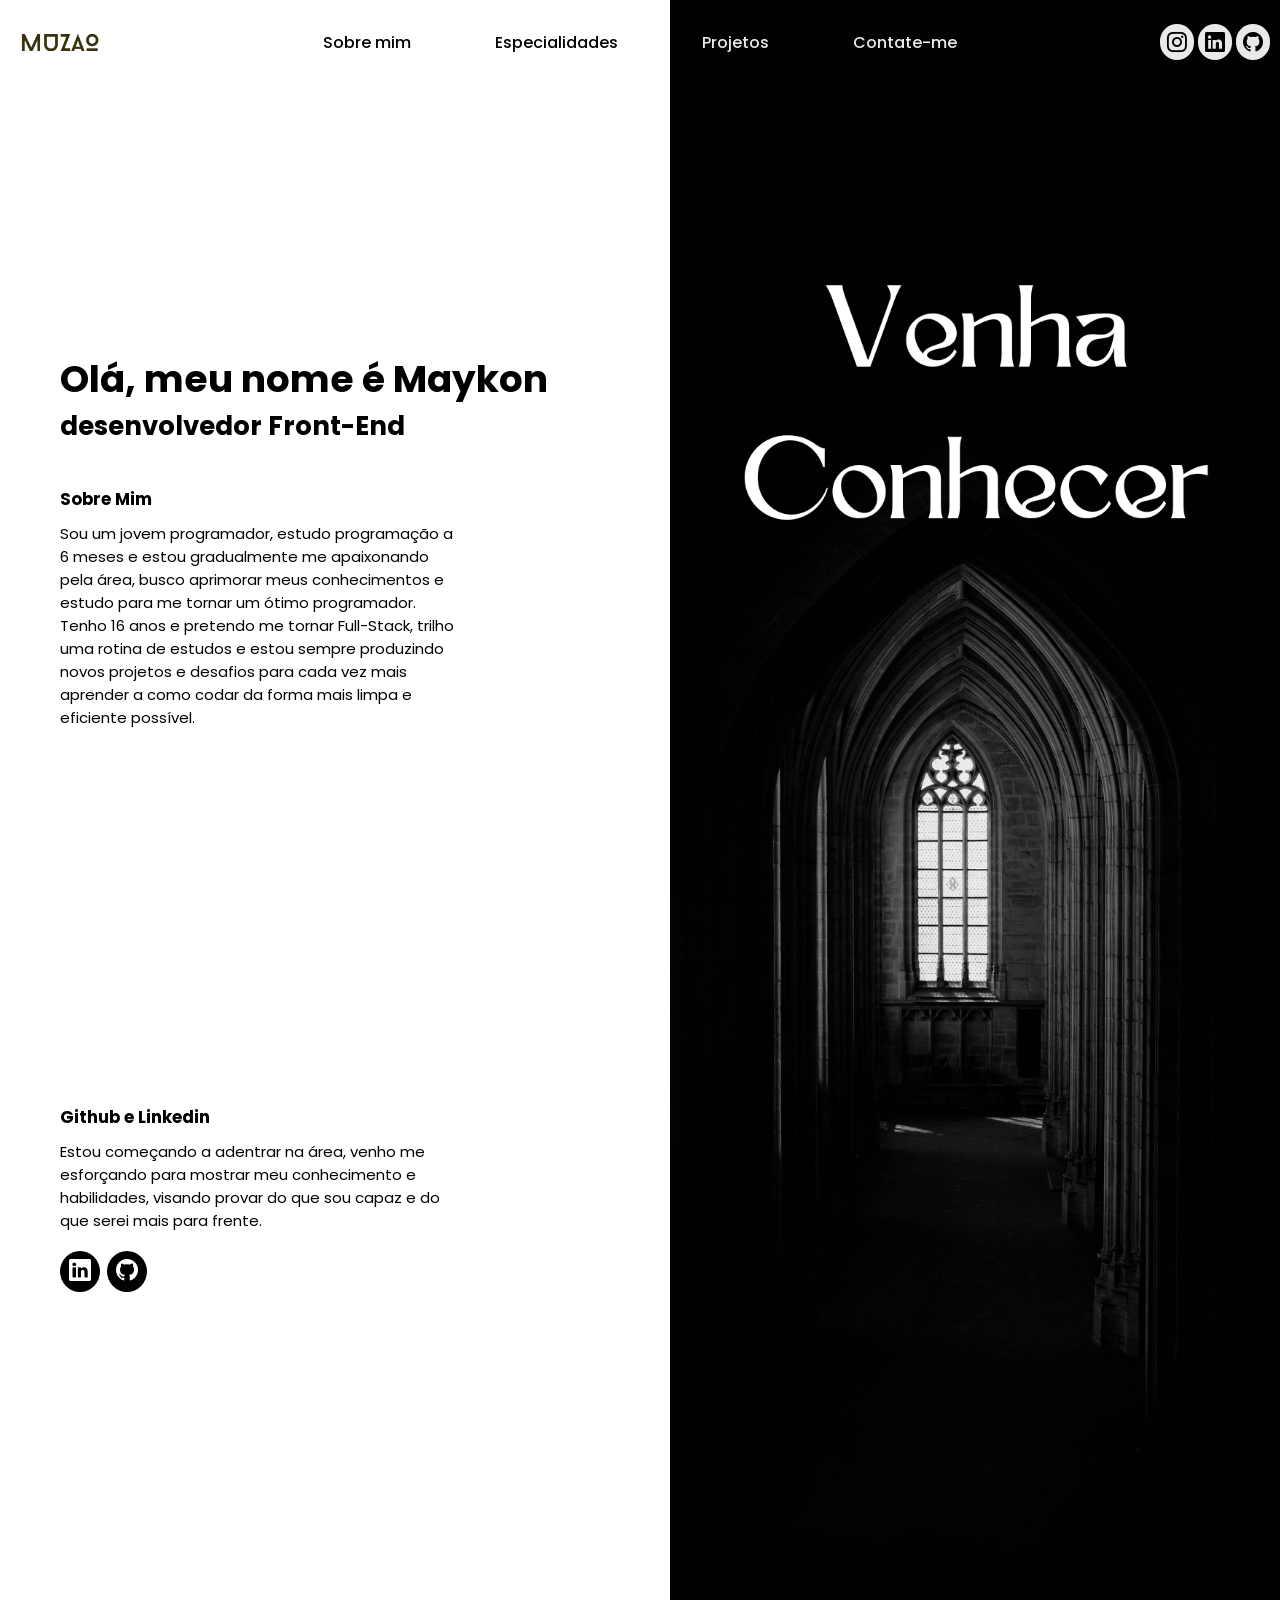
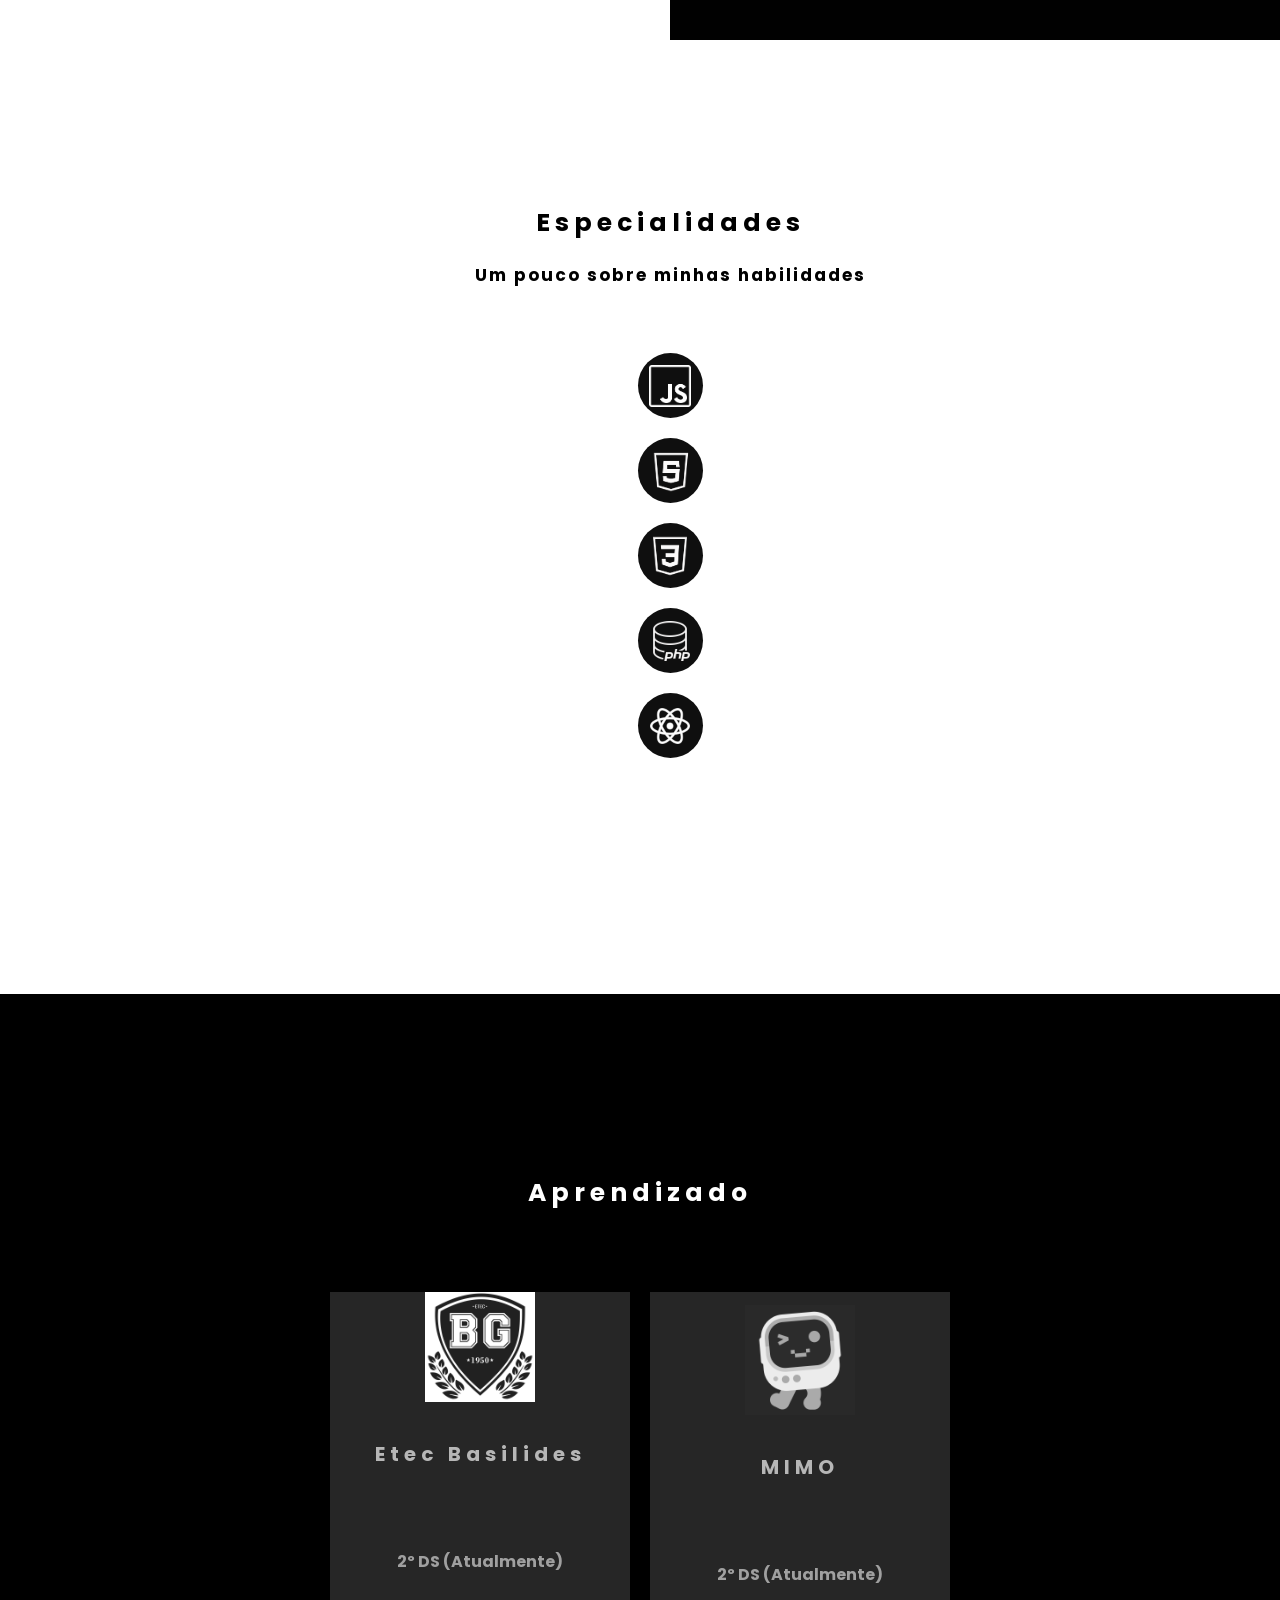
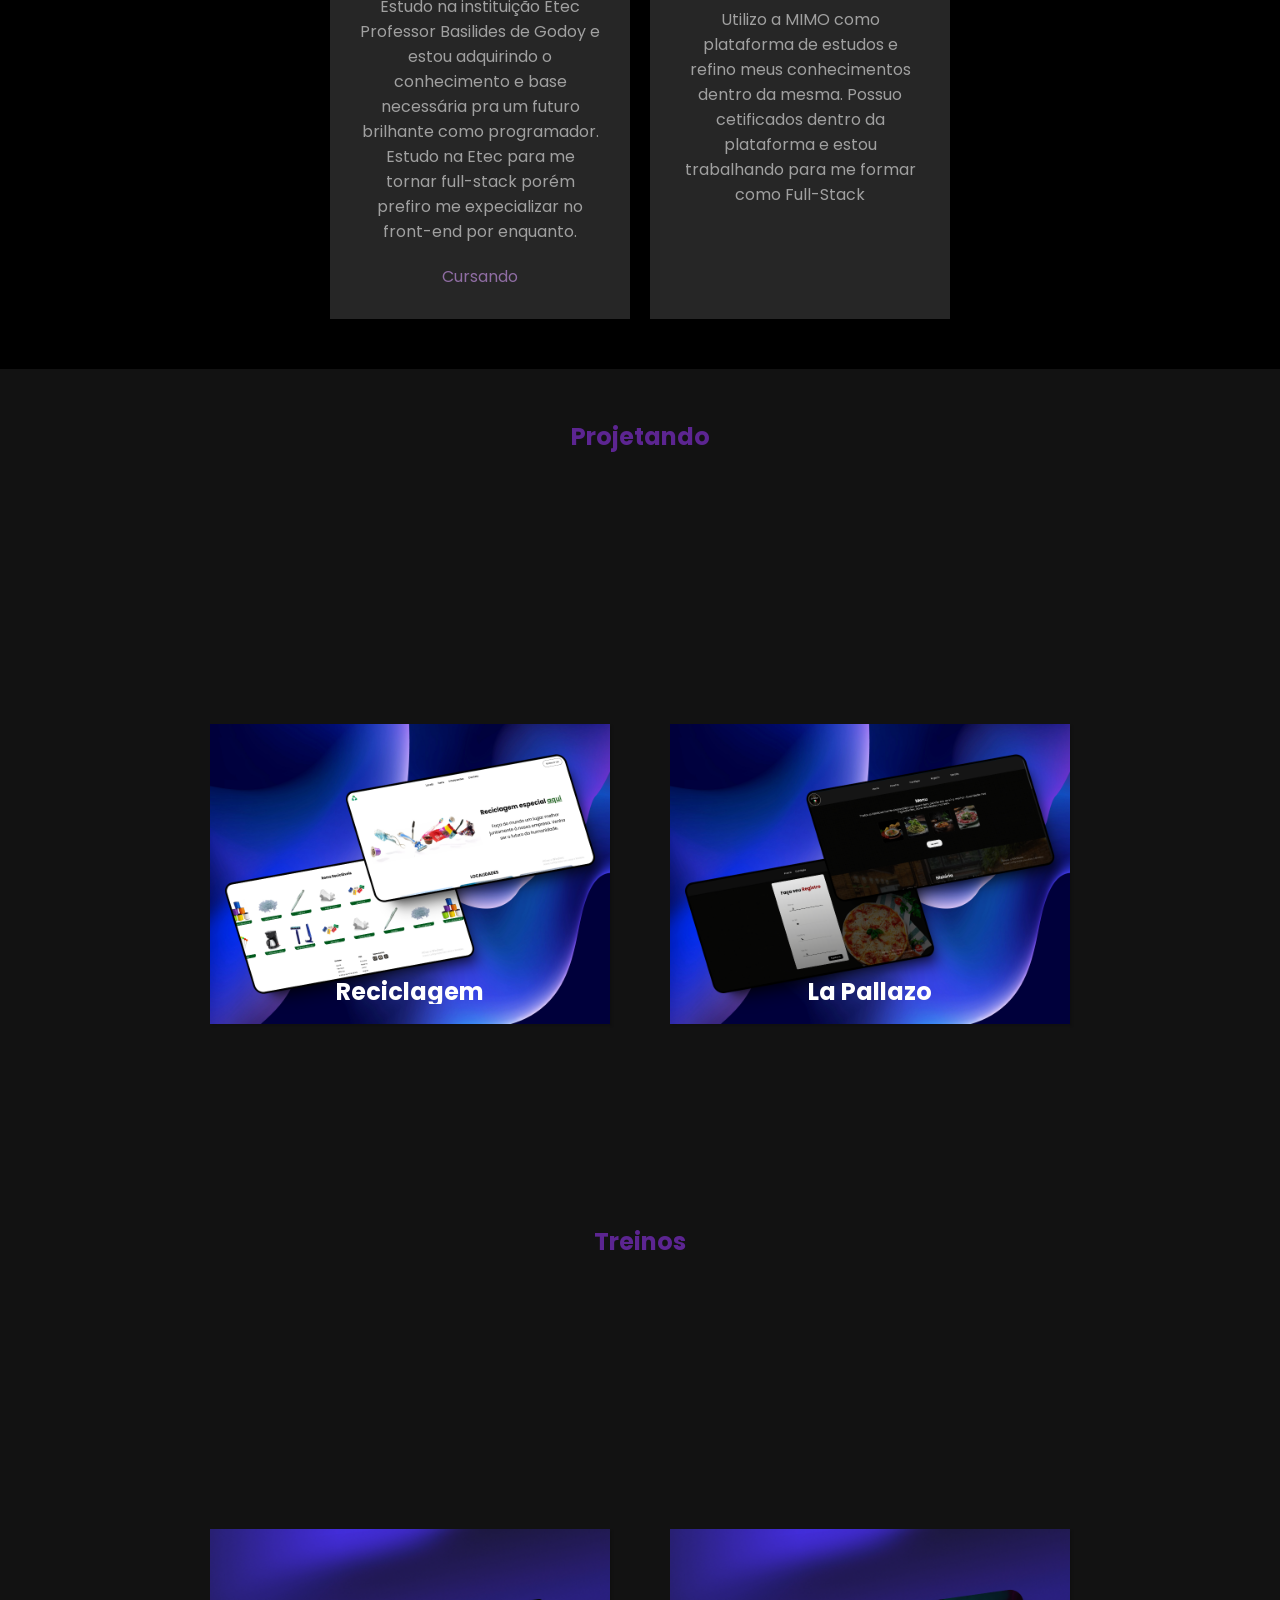
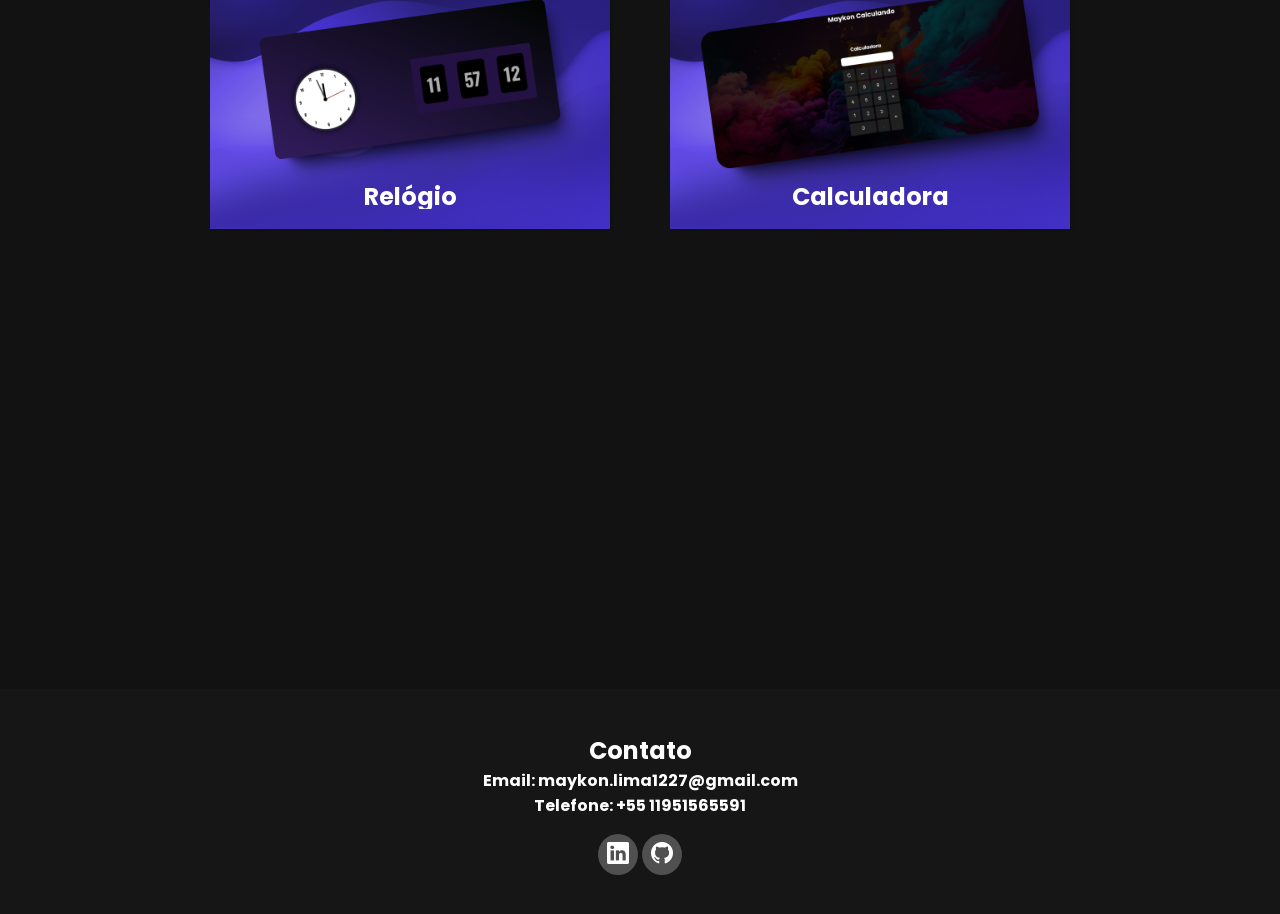
==== index.html @ 4549fdc2 "Subir o meu portifólio" ====
<!DOCTYPE html>
<html lang="pt-br">
<head>
    <meta charset="UTF-8">
    <meta name="viewport" content="width=device-width, initial-scale=1.0">
    <link rel="stylesheet" href="./css/style.css">
    <link rel="stylesheet" href="https://cdn.jsdelivr.net/npm/bootstrap-icons@1.11.3/font/bootstrap-icons.min.css">
    <link rel="stylesheet" href="./css/especialidades.css">
    <title>Portifólio</title>
</head>
<body>
    <header id="header">
        <div class="container">

            <div class="flex">

                <img id="imgnavbar" src="./assents/logonavbar-Escuro.png" alt="">

                <nav>
                    <ul>
                        <span id="nomediferentenav">
                            <li><a href="#sobremim">Sobre mim</a></li>
                            <li><a href="#especialidades">Especialidades</a></li>
                        </span>
                            <li><a href="#projetos">Projetos</a></li>
                            <li><a href="#contato">Contate-me</a></li>

                    </ul>
                </nav>

                <div class="redessociaisnavbar">
                    <a class="social_ancora social_ancora1" href="https://www.instagram.com/maykon_myg" target="_blank"><i class="bi bi-instagram"></i></a>
                    <a class="social_ancora social_ancora2" href="https://www.linkedin.com/in/maykon-lima-393a34256/" target="_blank"><i class="bi bi-linkedin"></i></a>
                    <a class="social_ancora social_ancora3" href="https://github.com/maykon1227mu" target="_blank"><i class="bi bi-github"></i></i></a>

                    <aside id="menuHamburguer" class="menu_hamburguer invisivel">
                        <ul class="lista_hamburguer">
                            <li class="lista_menu"><a class="link_hamburguer" href="#">Home</a></li>
                            <li class="lista_menu"><a class="link_hamburguer" href="#sobremim">Sobre Mim</a></li>
                            <li class="lista_menu"><a class="link_hamburguer" href="#especialidades">Especialidades</a></li>
                            <li class="lista_menu"><a class="link_hamburguer" href="#projetos">Projetos</a></li>
                            <li class="lista_menu"><a class="link_hamburguer" href="#contato">Contato</a></li>
                        </ul>
                    </aside>
                </div>
                <button onclick="menuVis()" id="botaaao" class="botao_hamburguer">
                    <span class="linha"></span>
                    <span class="linha"></span>
                    <span class="linha"></span>
                </button>
            </div>

        </div>
    </header>
    <section id="sobremim" class="sec1">
        <div class="textossec1">
            <div>
                    <h1>Olá, meu nome é Maykon</h1>
                    <h2>desenvolvedor Front-End</h2>
                    <h6>Sobre Mim</h6>
                    <p>Sou um jovem programador, estudo programação a 6 meses e estou gradualmente me apaixonando pela área, busco aprimorar meus conhecimentos e estudo para me tornar um ótimo programador. Tenho 16 anos e pretendo me tornar Full-Stack, trilho uma rotina de estudos e estou sempre produzindo novos projetos e desafios para cada vez mais aprender a como codar da forma mais limpa e eficiente possível.  </p>
            </div>
            <div class="div2sec1">
                    <h6 >Github e Linkedin</h6>
                    <p>Estou começando a adentrar na área, venho me esforçando para mostrar meu conhecimento e habilidades, visando provar do que sou capaz e do que serei mais para frente.  </p>
                <div class="linksprojetos1"> 
                    <a href="https://www.linkedin.com/in/maykon-lima-393a34256/" target="_blank" class="linkssec1"><i class="bi bi-linkedin"></i></a>
                    <a class="linkssec1" href="https://github.com/maykon1227mu" target="_blank"><i class="bi bi-github"></i></a>
                </div>

            </div>
        </div>
        <div class="imgsec1"></div>
    </section>
    <section id="especialidades" class="sec2">
        <div class="especialidades">
            <h1>Especialidades</h1>
            <h2>Um pouco sobre minhas habilidades</h2><br>
                <div class="box_js" id="js_boxid">
                    <img id="imgJS" src="./assents/icons/JS.png" alt="js">
                    <p>
                        JavaScript é uma linguagem de programação usada para criar interatividade e funcionalidades dinâmicas em sites. Inicialmente desenvolvida para o lado do cliente, agora também é usada no lado do servidor com Node.js.</p>
                </div> 
                 <!-- <a target="_blank" href="https://pt.wikipedia.org/wiki/JavaScript">Saiba Mais</a> -->
                <div class="box_html" id="html_boxid">
                    <img id="imghtml" src="./assents/icons/HTML.png" alt="html">
                    <p>HTML é a linguagem de marcação usada para estruturar o conteúdo da web. Define a organização de elementos como títulos, parágrafos, links e imagens, formando a base de qualquer página web.</p>
                </div> 
                <div class="box_css" id="css_boxid">
                    <img id="imgcss" src="./assents/icons/CSS.png" alt="css">
                    <p>CSS é a linguagem de estilo usada para descrever a aparência das páginas web. Permite definir cores, fontes, layouts e outras características visuais, separando a apresentação do conteúdo.</p>
                </div> 
                <div class="box_php" id="php_boxid">
                    <img id="imgphp" src="./assents/icons/php.png" alt="php">
                    <p>PHP é uma linguagem de script do lado do servidor, usada para gerar conteúdo dinâmico em páginas web. Facilita a interação com bancos de dados e a gestão de sessões de usuário, sendo amplamente utilizada no desenvolvimento web.</p>
                </div> 
                <div class="box_react" id="react_boxid">
                    <img id="imgreact" src="./assents/icons/react.png" alt="react">
                    <p>React é uma biblioteca JavaScript desenvolvida pelo Facebook para criar interfaces de usuário dinâmicas e interativas. Utiliza componentes reutilizáveis e um "virtual DOM" para melhorar a eficiência e desempenho das atualizações na interface.</p>
                </div> 

        </div>
        <div class="cursos">
            <h1>Aprendizado</h1>
            <div class="box_todoscursos">
            <div class="box_etec">
                <div class="imagembg">
                    <img src="./assents/icons/bg-logo.png" alt="foto etec">
                </div>
                <div class="textobg">
                    <h1>Etec Basilides</h1>
                    <h4>2º DS (Atualmente)</h4>
                    <p>Estudo na instituição Etec Professor Basilides de Godoy e estou adquirindo o conhecimento e base necessária pra um futuro brilhante como programador. Estudo na Etec para me tornar full-stack porém prefiro me expecializar no front-end por enquanto. </p>
                    <p style="color: rgb(143, 109, 163);">Cursando</p>
                </div>
            </div>
            <div class="box_etec">
                <div class="imagembg">
                    <img src="./assents/icons/mimologo.png" alt="foto etec">
                </div>
                <div class="textobg">
                    <h1>MIMO</h1>
                    <h4>2º DS (Atualmente)</h4>
                    <p>Utilizo a MIMO como plataforma de estudos e refino meus conhecimentos dentro da mesma. Possuo cetificados dentro da plataforma e estou trabalhando para me formar como Full-Stack</p>
                    <br>
                    <br>
                </div>
            </div>
        </div>
    </div>
    </section>

    <section id="projetos" class="sec3">
        <h1 style="color: rgb(92, 37, 145);"> Projetando</h1>
        <div class="card_box">
            <div class="card">
                <div class="img-box">
                    <img src="./assents/projeto2.png">
                </div>
                <div class="content">
                    <h2>Reciclagem</h2>
                    <p>
                        Site de reciclagem sendo projetado por mim como forma de aprimorar minhas habilidades de animação com CSS. o site ainda está em andamento e preciso refinar partes importantes dentro do mesmo.
                    </p>

                    <div class="linksprojetos"> 
                        <a target="_blank" href="./Projetos/Reciclagem/index.html" class="roxo"><i class="bi bi-browser-chrome"></i></a>
                        <a class="roxo" href="https://github.com/maykon1227mu/Reciclagem/tree/main/Reciclagem" target="_blank"><i class="bi bi-github"></i></a>
                    </div>
                    <p style="color: rgb(92, 37, 145);">AINDA ESTOU PROJETANDO</p>
                </div>
            </div>
            <div class="card">
                <div class="img-box">
                    <img src="./assents/projeto1.png">
                </div>
                <div class="content">
                    <h2>La Pallazo</h2>
                    <p>
                        Site desenvolvido na Etec, juntamente a um colega, visando ganhar conhecimento na área do Front-End. Site simples e minimalista, com a finalizade de agradar o cliente(la pallazo). Site completo, contendo página de registro e menu.
                    </p>

                    <div class="linksprojetos"> 
                        <a href="https://nathanbsy.github.io/" target="_blank" class="roxo"><i class="bi bi-browser-chrome"></i></a>
                        <a class="roxo" href="https://github.com/Nathanbsy/Nathanbsy.github.io" target="_blank"><i class="bi bi-github"></i></a>
                    </div>
                    <p style="color: rgb(92, 37, 145);">Finalizado</p>
                </div>
            </div>
        </div>
        <h1 style="color: rgb(92, 37, 145); margin-top: 200px;">Treinos</h1>
        <div class="card_box">
            <div class="card">
                <div class="img-box">
                    <img src="./assents/mini1.png">
                </div>
                <div class="content">
                    <h2>Relógio</h2>
                    <p>
                        Feito como forma de treinar minhas habilidades com JS. Fiz um relógio Digital e de ponteiro, mudando de horário em tempo real
                    </p>

                    <div class="linksprojetos"> 
                        <a href="./Projetos/relógio/index.html" target="_blank" class="roxo"><i class="bi bi-browser-chrome"></i></a>
                        <a class="roxo" target="_blank" href="https://github.com/maykon1227mu/desempenho/tree/main/rel%C3%B3gio" ><i class="bi bi-github"></i></a>
                    </div>
                </div>
            </div>
            <div id="ultimominiprojeto" class="card">
                <div class="img-box">
                    <img src="./assents/mini2.png">
                </div>
                <div class="content">
                    <h2>Calculadora</h2>
                    <p>
                        Calculadora desenvolvida utilizando JavaScript para treinar
                    </p>

                    <div class="linksprojetos"> 
                        <a href="./Projetos/Calculadora/index.html" target="_blank" class="roxo"><i class="bi bi-browser-chrome"></i></a>
                        <a class="roxo" href="https://github.com/maykon1227mu/desempenho/tree/main/Calculadora" target="_blank"><i class="bi bi-github"></i></a>
                    </div>
                </div>
            </div>
        </div>
    </section>
    <section id="contato" class="sec4">
        <h1>Contato</h1>
        <h4>Email: maykon.lima1227@gmail.com</h4>
        <h4>Telefone: +55 11951565591</h4>

        <div class="linksprojetos1"> 
            <a href="https://www.linkedin.com/in/maykon-lima-393a34256/" target="_blank" id="linkfooter1"  class="linkssec1"><i class="bi bi-linkedin"></i></a>
            <a class="linkssec1" id="linkfooter2" href="https://github.com/maykon1227mu" target="_blank"><i class="bi bi-github"></i></a>
        </div>
    </section>
    
    <script src="./js/navbar.js"></script>
    <script src="./js/index.js"></script>
    <script src="./js/script.js"></script>
    <script src="./js/splitting.js"> </script>
    <script> Splitting(); </script>
</body>
</html>
---- css/style.css ----
@import url("https://fonts.googleapis.com/css2?family=Poppins:ital,wght@0,100;0,200;0,300;0,400;0,500;0,600;0,700;0,800;0,900;1,100;1,200;1,300;1,400;1,500;1,600;1,700;1,800;1,900&display=swap");

* {
    padding: 0;
    border: 0;
    margin: 0;
}
:root {

    --cor-principal: #e9e9e9;
    --cor-secundaria: #534220;
    --cor-tercearia: #d1b180;
    --cor-quatro: #000000;
    --cor-cinco: #3d2b18;

    --fonte-principal: "Poppins";

    --blur: rgba(255,255,255,0.15)
}

body {
    scroll-behavior: smooth;
    width: 100%;
}



body::-webkit-scrollbar {
    width: 12px;               
}
  
body::-webkit-scrollbar-track {
    background-color: rgb(12, 12, 12);    
}
  
body::-webkit-scrollbar-thumb {
    background-color: white;
    border-radius: 20px;   
    border: 3px solid black;
}

*, html {
    scroll-behavior: smooth !important;
}

.inicioletras {
    color: #6d6d6d;
}
.amarelo {
    color: yellow;
    -webkit-text-stroke: #1f1f1f 1px;
}
.azul {
    color: rgb(73, 120, 207);
    -webkit-text-stroke: #1f1f1f 1px;
}
.laranja {
    color: rgb(233, 105, 0);
    -webkit-text-stroke: #1f1f1f 1px;
}

.rolagemnavbar {
    background-color: rgb(0, 0, 0);
    transition: .2s ease-in-out;
    padding: 20px 0px;
}
.rolagemnavbar .linha {
    background-color: white;
}
.rolagemnavbar .botao_hamburguer {
    background-color: #000000;
}
.rolagemnavbar a {
    color: #ffffff;
}
.rolagemnavbar a:hover {
    color: #6d6d6d;
}
.rolagemnavbar #nomediferentenav a {
    color: #ffffff;
}

.rolagemnavbar #nomediferentenav a:hover {
    color: #6d6d6d;
    
}

.rolagemnavbar .redessociaisnavbar {
    margin-right: 30px;

}
.rolagemnavbar .social_ancora {
    background-color: #242424;
}
.rolagemnavbar .redessociaisnavbar a {
    color: var(--cor-principal);
}

.flex {
    display: flex;
    align-items: center;
    justify-content: space-between;
}

.flex img {
    width: 120px;
}

header {
    width: 100%;
    padding: 30px 0;
    z-index: 100;
    top: 0;
    left: 0;
    position: fixed;
}
#nomediferentenav a {
    color: #000000;
}

header ul {
    list-style: none;
}
header ul li {
    display: inline-block;
    margin: 0 40px;
    font-size: 16px;
    font-weight: 500;
    font-family: var(--fonte-principal);
}

header ul li a {
    color: var(--cor-principal);
    text-decoration: none;
}

.sec1 {
    display: flex;
    flex-direction: row;
    align-items: center;

}
.div2sec1 {
    margin-top: 15em;
}
.textossec1 {
    display: flex;
    flex-direction: column;
    justify-content: center;
    font-family: var(--fonte-principal);
    font-size: 25px;
    align-items: left;
    height: 120vh;
    width: 50%;
    margin-left: 60px;
    
}

.textossec1 h2 {
    font-size: 26px;
    margin-bottom: 40px;

}
.textossec1 p {
    margin-top: 10px;
    font-size: 15px;
    text-align: left;
    width: 400px;
}
.imgsec1 {
    background-image: url(../assents/imgsec1.png);
    background-position: center;
    background-repeat: no-repeat;
    background-size: cover;
    height: 160vh;
    width: 50%;
    background-color: #000000;
    padding-top: 200px;
}

.social_ancora {
    background-color: var(--cor-principal);
    padding: 7px;
    font-size: 20px;
    color: var(--cor-quatro);
    border-radius: 20px;
    transition: .2s ease-in-out;
}
.linkssec1 {
    background-color: rgb(0, 0, 0);
    padding: 5px 9px;
    font-size: 22px;
    color: #fff;
    text-decoration: none;
    border-radius: 100%;
    transition: .2s;
    
}
#linkfooter1, #linkfooter2 {
    background-color: rgb(80, 80, 80);
}
#linkfooter1:hover, #linkfooter2:hover {
    background-color: #1f1f1f;
}
.linksprojetos1 {
    margin-top: 20px;
}
.linkssec1:hover {
    background-color: rgb(44, 44, 44);
}
.social_ancora:hover {
    background-color: #acacac;
}
.redessociaisnavbar {
    margin-right: 10px;
}
.sec2 {
    display: inline-flex;
    flex-direction: row;
    width: 100%;
    background-color: #ffffff;
    height: 130vh;
}
.especialidades {
    display: flex;
    font-family: var(--fonte-principal);
    flex-direction: column;
    align-items: left;
    margin-left: 60px;
    width: 50vw;
    padding-top: 16vh;
    background-color: #ffffff;
    height: 90vh;
    gap: 20px;
}
.especialidades h1 {
    color: rgb(0, 0, 0);
    font-size: 25px;
    letter-spacing: 5px;
    margin-top: 20px;
}
.especialidades h2 {
    color: rgb(0, 0, 0);
    font-size: 17px;
    letter-spacing: 2px;
}
.especialidades img {
    width: 50px;
    height: 50px;
}
.linha_sec2 {
    background-color: #111111;
}
/* CURSOS SEC2 */
.box_todoscursos {
    display: flex;
    gap: 20px;

}
.cursos {
    display: flex;
    font-family: var(--fonte-principal);
    flex-direction: column;
    align-items: center;
    width: 50vw;
    background-color: #111111;
    gap: 20px;
    padding-top: 20vh;
    background: black;
    background-position: center;
    background-repeat: no-repeat;
    background-size: cover;
}
.cursos h1 {
    color: white;
    font-size: 25px;
    letter-spacing: 5px;
    margin-bottom: 60px;

}
.cursos h2 {
    color: white;
    font-size: 17px;
    letter-spacing: 2px;
}
.cursos img {
    width: 110px;
    height: 110px;
    filter: grayscale(1);
}
.box_etec {
    background-color: var(--blur);
    display: flex;
    flex-direction: column;
    justify-content: center;
    align-items: center;
    text-align: center;
    width: 300px;
    backdrop-filter: blur(5px);
    


}
.box_etec h1 {
    font-size: 20px;
    color: rgb(182, 182, 182);
}
.textobg {
    display: flex;
    flex-direction: column;
    gap: 20px;
    color: rgb(160, 160, 160);
    margin: 30px;
}
/* PROJETOS SEC3 */
.sec3 {

    display: flex;
    flex-direction: column;
    align-items: center;

    background-color: #121212;
    color: white;
    font-family: 'Poppins';
    height: 120em;




}
.card_box {
    display: inline-flex;
    justify-content: center;
    flex-direction: row;
    gap: 60px;
    flex-wrap: wrap;
}
.sec3 h1 {
    margin-top: 50px;
}
 .card {
    margin-top: 30vh;
    color: rgb(255, 255, 255);
    width: 400px;
    height: 300px;
    justify-content: center;
    position: relative;
    background-color: #222222;
    box-shadow: 2px 2px 2px rgba(0, 0, 0, 0.15);
    transition: 0.5s;
    display: flex;
}

.card:hover {
    height: 500px;
}

.card .img-box {
    position: absolute;
    width: 400px;
    height: auto;
    top: 0px;
    transition: 0.5s;
}

.card:hover .img-box {
    top: -100px;
    scale: 0.75;
}

.card .img-box img {
    width: 100%;
    height: 100%;
    object-fit: cover;
}

.card .content {
    display: flex;
    flex-direction: column;
    gap: 18px;
    position: absolute;
    top: 250px;
    width: 100%;
    padding: 0px 30px;
    text-align: center;
    height: 30px;
    overflow: hidden;
    transition: 0.5s;
}
.content p {
    padding: 20px;
}

.card:hover .content {
    top: 130px;
    height: 400px;
}

.card .linksprojetos .logossite {
   background: black;
   padding: 5px 9px;
   font-size: 22px;
   color: #fff;
   text-decoration: none;
   border-radius: 100%;
   transition: .2s;
}
.card .linksprojetos .logossite:hover {
    background-color: #3f3f3f;
}

.roxo {
    background-color: rgb(61, 35, 122);
    padding: 5px 9px;
    font-size: 22px;
    color: #fff;
    text-decoration: none;
    border-radius: 100%;
    transition: .2s;
}
.roxo:hover {
    background-color: rgb(101, 36, 161);
}


@media screen and (min-width: 0px) and (max-width: 1316px) {
    .sec2{ 
        flex-wrap: wrap;
        height: auto;
    }
    .cursos {
        width: 100%;
    }
    .box_todoscursos {
        margin-bottom: 50px;
    }
    .especialidades {
        width: 100%;
        align-items: center;
    }
}
@media screen and (min-width: 0px) and (max-width: 950px) {
    nav ul {
        display: none;

    }
}
@media screen and (min-width: 0px) and (max-width: 846px) {
    .imgsec1 {
        display: none;
    }
    .sec1 {
        justify-content: center;
        margin-top: 200px;
    }
    .especialidades {
        margin-left: 0;
    }
    .social_ancora {
        background-color: #000000;
        color: white;
    }
}


.link_hamburguer {
    position: relative;
    text-decoration: none;
    color: white;
    font-family: var(--fonte-principal);
    margin: 1em;
    font-size: 20px;
    border-top: 1px solid rgb(255, 255, 255);
}
.botao_hamburguer {
    display: none;
    align-items: center;
    margin: 0;
    z-index: 100;
    background-color: rgb(0, 0, 0);
    border: none;
}

.menu_hamburguer {
    position: fixed;
    text-align: left;
    top: 0;
    left: -250px;
    width: 190px;
    height: 100%;
    background-color: black;
    transition: all 0.3s ease;
}

.menu_hamburguer, .visivel {
    left: 0;
}

.invisivel {
    left: -250px;
}



@media screen and (min-width: 0px) and (max-width: 749px) {

    .div2sec1 {
        height: auto;
    }
    .sec1 {
        margin-top: 450px;
        height: auto;
    }
    .textossec1 {
        width: 100%;
        margin-left: 20px;
    }
    .textossec1 p {
        font-size: 22px;
    }
    .linksprojetos1 {
        height: 300px;
    }
    .box_todoscursos {
        flex-wrap: wrap;
        justify-content: center;
    }
    
}
@media screen and (min-width: 0px) and (max-width: 483px) {
    .textossec1 p {
        font-size: 17px;
        width: 90%;
    }
    .card {
        transform: scale(0.87);
    }
    .sec3 {
        height: 190em;
    }
    .especialidades {
        transform: scale(0.9);
    }

}


@media screen and (min-width: 0px) and (max-width: 950px) {
    .linha {
        width: 40px;
        height: 2px;
        background-color: rgb(255, 255, 255);
        display: block;
        margin: 10px auto;
        transform-origin: center;
        position: relative;
        transition: .2s;
    }

    button.ativar .linha:nth-child(1) {
        transform: translateY(8px) rotate(45deg);
    }
    button.ativar .linha:nth-child(3) {
        transform: translateY(-16px) rotate(-45deg);
    }
    button.ativar .linha:nth-child(2) {
        width: 0;
    }


    .navegacao {
        justify-content: left;
    }

    .botao_hamburguer {
        display: block;
        margin: 1em 2em;
        background-color: rgb(0, 0, 0);
    }

    .imagem_hamburguer {
        width: 11.7vw;
        height: 11.7vw;
    }

    .lista_menu {
        padding: 1em 0;
        margin: 0 0.5em;
    }   
}
@media screen and (min-width: 0px) and (max-width: 847px){
    .linha {
        background-color: rgb(0, 0, 0);
    }
    .botao_hamburguer { 
        background-color: transparent;
    }
}
@media screen and (min-width: 0px) and (max-width: 862px){
    .sec3 {
        height: auto;
    }
    #ultimominiprojeto {
        margin-bottom: 100px;
    }
}

.circle {
    width: 100px;
    height: 100px;
    border-radius: 50%;
}
.sec4 {
    background-color: #161616;
    color: white;
    display: flex;
    flex-direction: column;
    font-family: 'Poppins';
    height: 25vh;
    justify-content: center;
    align-items: center;

}
---- css/especialidades.css ----
/* JAVA SCRIPT */
.box_js {
    background-color: rgb(15, 15, 15);
    width: 65px;
    height: 65px;
    transition: 0.5s;
    display: flex;
    flex-direction: row;
    flex-wrap: wrap;
    overflow: hidden;
    border-radius: 50%;
    justify-content: center;
    align-content: center;


}
.box_js:hover {
    width: 600px;
    height: 100px;
    border-radius: 12px;
    padding: 20px;

}
.box_js img {
    justify-content: center;
    align-items: left;
    transition: 1s;

}
.box_js:hover img {
    width: 100px;
    height: 100px;
}
.box_js p {
    height: 0;
    visibility: hidden;
    color: rgb(255, 225, 52);
    top: 0;
    font-size: 14px;
    transition-delay: .6s initial;


}
.box_js:hover p {
    width: 400px;
    visibility: visible;
    height: 100px;
}
/* HTML */
.box_html {
    background-color: rgb(15, 15, 15);
    width: 65px;
    height: 65px;
    transition: 0.5s;
    display: flex;
    flex-direction: row;
    flex-wrap: wrap;
    overflow: hidden;
    border-radius: 50%;
    justify-content: center;
    align-content: center;


}
.box_html:hover {
    width: 600px;
    height: 100px;
    border-radius: 12px;
    padding: 20px;

}
.box_html img {
    justify-content: center;
    align-items: left;
    transition: 1s;

}
.box_html:hover img {
    width: 100px;
    height: 100px;
}
.box_html p {
    height: 0;
    visibility: hidden;
    color: rgb(189, 130, 42);
    top: 0;
    font-size: 14px;
    transition-delay: .6s initial;


}
.box_html:hover p {
    width: 400px;
    visibility: visible;
    height: 100px;
}
/* CSS */
.box_css {
    background-color: rgb(15, 15, 15);
    width: 65px;
    height: 65px;
    transition: 0.5s;
    display: flex;
    flex-direction: row;
    flex-wrap: wrap;
    overflow: hidden;
    border-radius: 50%;
    justify-content: center;
    align-content: center;


}
.box_css:hover {
    width: 600px;
    height: 100px;
    border-radius: 12px;
    padding: 20px;

}
.box_css img {
    justify-content: center;
    align-items: left;
    transition: 1s;

}
.box_css:hover img {
    width: 100px;
    height: 100px;
}
.box_css p {
    height: 0;
    visibility: hidden;
    color: rgb(26, 110, 167);
    top: 0;
    font-size: 14px;
    transition-delay: .6s initial;


}
.box_css:hover p {
    width: 400px;
    visibility: visible;
    height: 100px;
}
/* PHP */

.box_php {
    background-color: rgb(15, 15, 15);
    width: 65px;
    height: 65px;
    transition: 0.5s;
    display: flex;
    flex-direction: row;
    flex-wrap: wrap;
    overflow: hidden;
    border-radius: 50%;
    justify-content: center;
    align-content: center;


}

.box_php:hover {
    width: 600px;
    height: 100px;
    border-radius: 12px;
    padding: 20px;

}
.box_php img {
    justify-content: center;
    align-items: left;
    transition: 1s;
    width: 40px;
    height: 40px;
}
.box_php:hover img {
    width: 100px;
    height: 100px;
}
.box_php p {
    height: 0;
    visibility: hidden;
    color: rgb(182, 182, 182);
    top: 0;
    font-size: 14px;
    transition-delay: .6s initial;
    margin-left: 20px;


}
.box_php:hover p {
    width: 400px;
    visibility: visible;
    height: 100px;
}
/* REACT */

.box_react {
    background-color: rgb(15, 15, 15);
    width: 65px;
    height: 65px;
    transition: 0.5s;
    display: flex;
    flex-direction: row;
    flex-wrap: wrap;
    overflow: hidden;
    border-radius: 50%;
    justify-content: center;
    align-content: center;


}

.box_react:hover {
    width: 600px;
    height: 100px;
    border-radius: 12px;
    padding: 20px;

}
.box_react img {
    justify-content: center;
    align-items: left;
    transition: 1s;
    width: 40px;
    height: 40px;
}
.box_react:hover img {
    width: 100px;
    height: 100px;
}
.box_react p {
    height: 0;
    visibility: hidden;
    color: rgb(154, 203, 238);
    top: 0;
    font-size: 14px;
    transition-delay: .6s initial;
    margin-left: 20px;


}
.box_react:hover p {
    width: 400px;
    visibility: visible;
    height: 100px;
}

@media screen and (min-width: 0px) and (max-width: 483px) {
    .box_js:hover , .box_css:hover, .box_html:hover, .box_php:hover, .box_php:hover, .box_react:hover {
        width: 400px;
        height: 250px;
    }
}
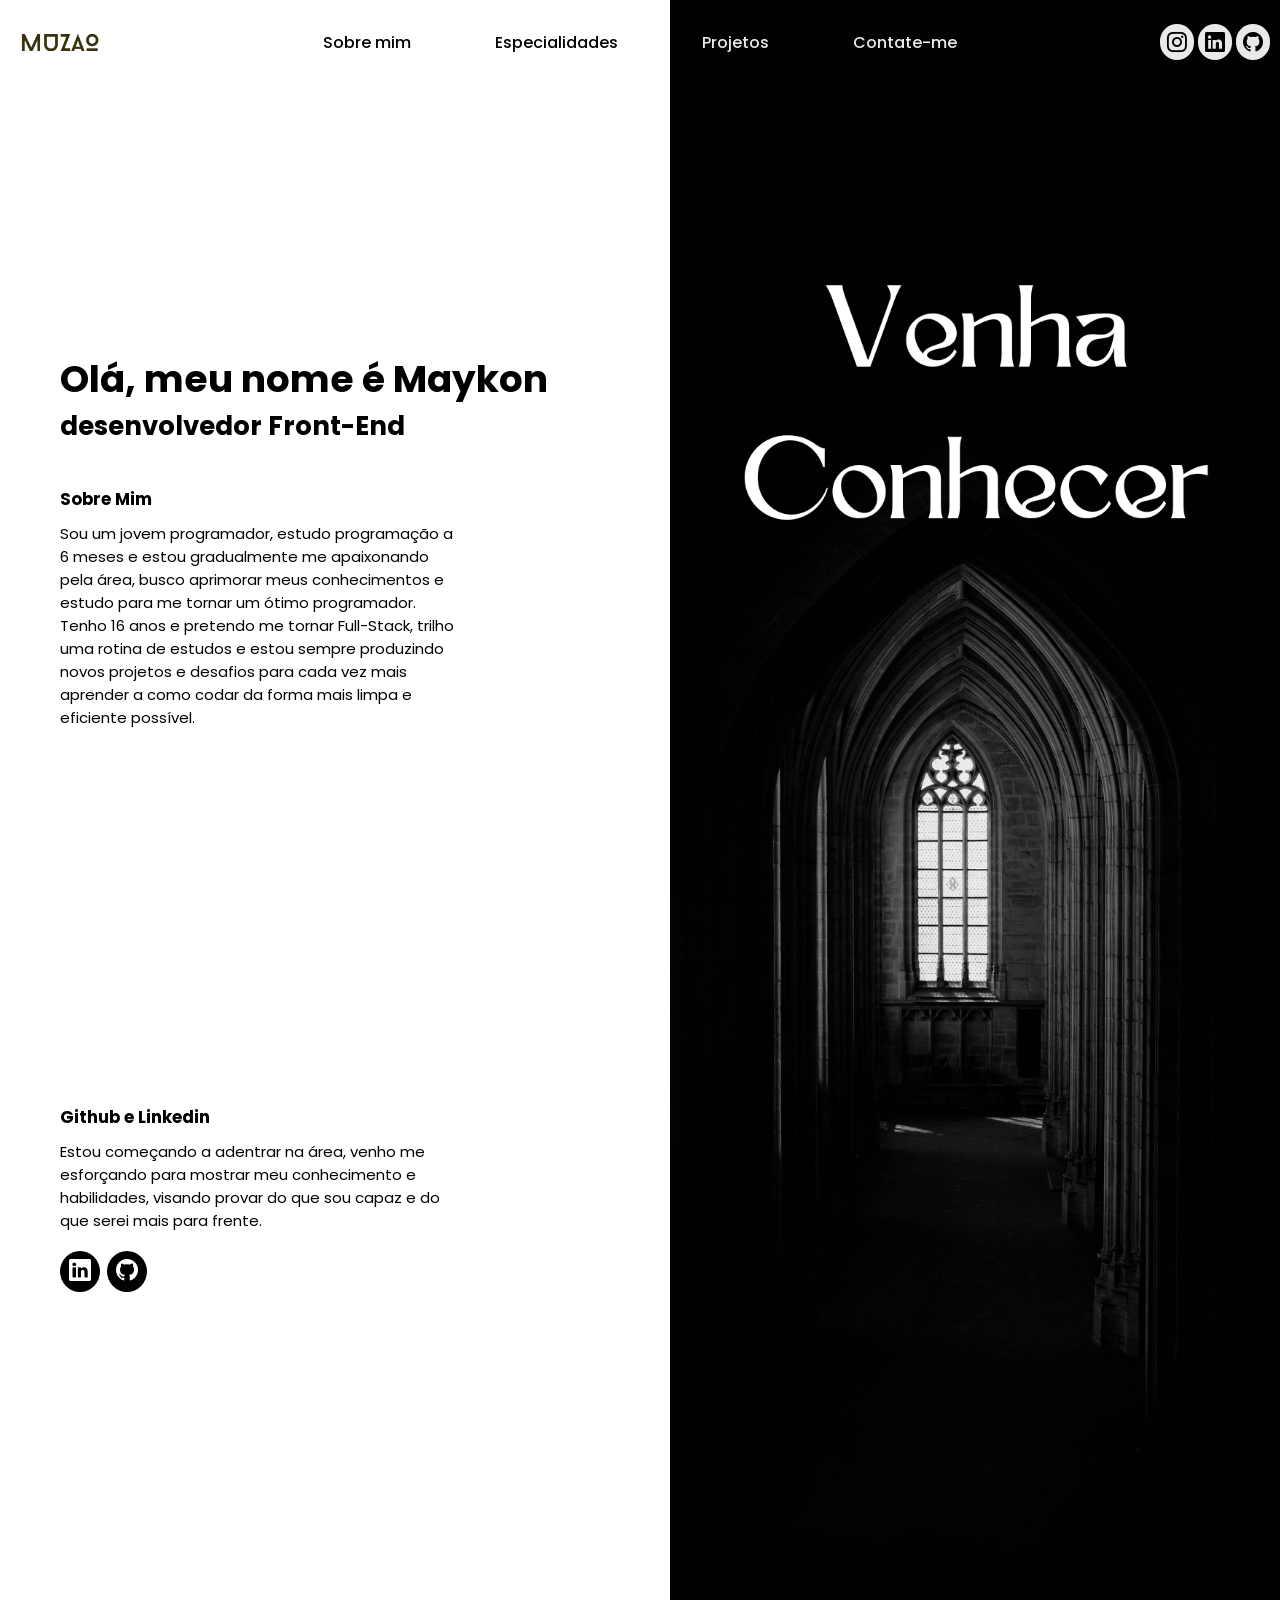
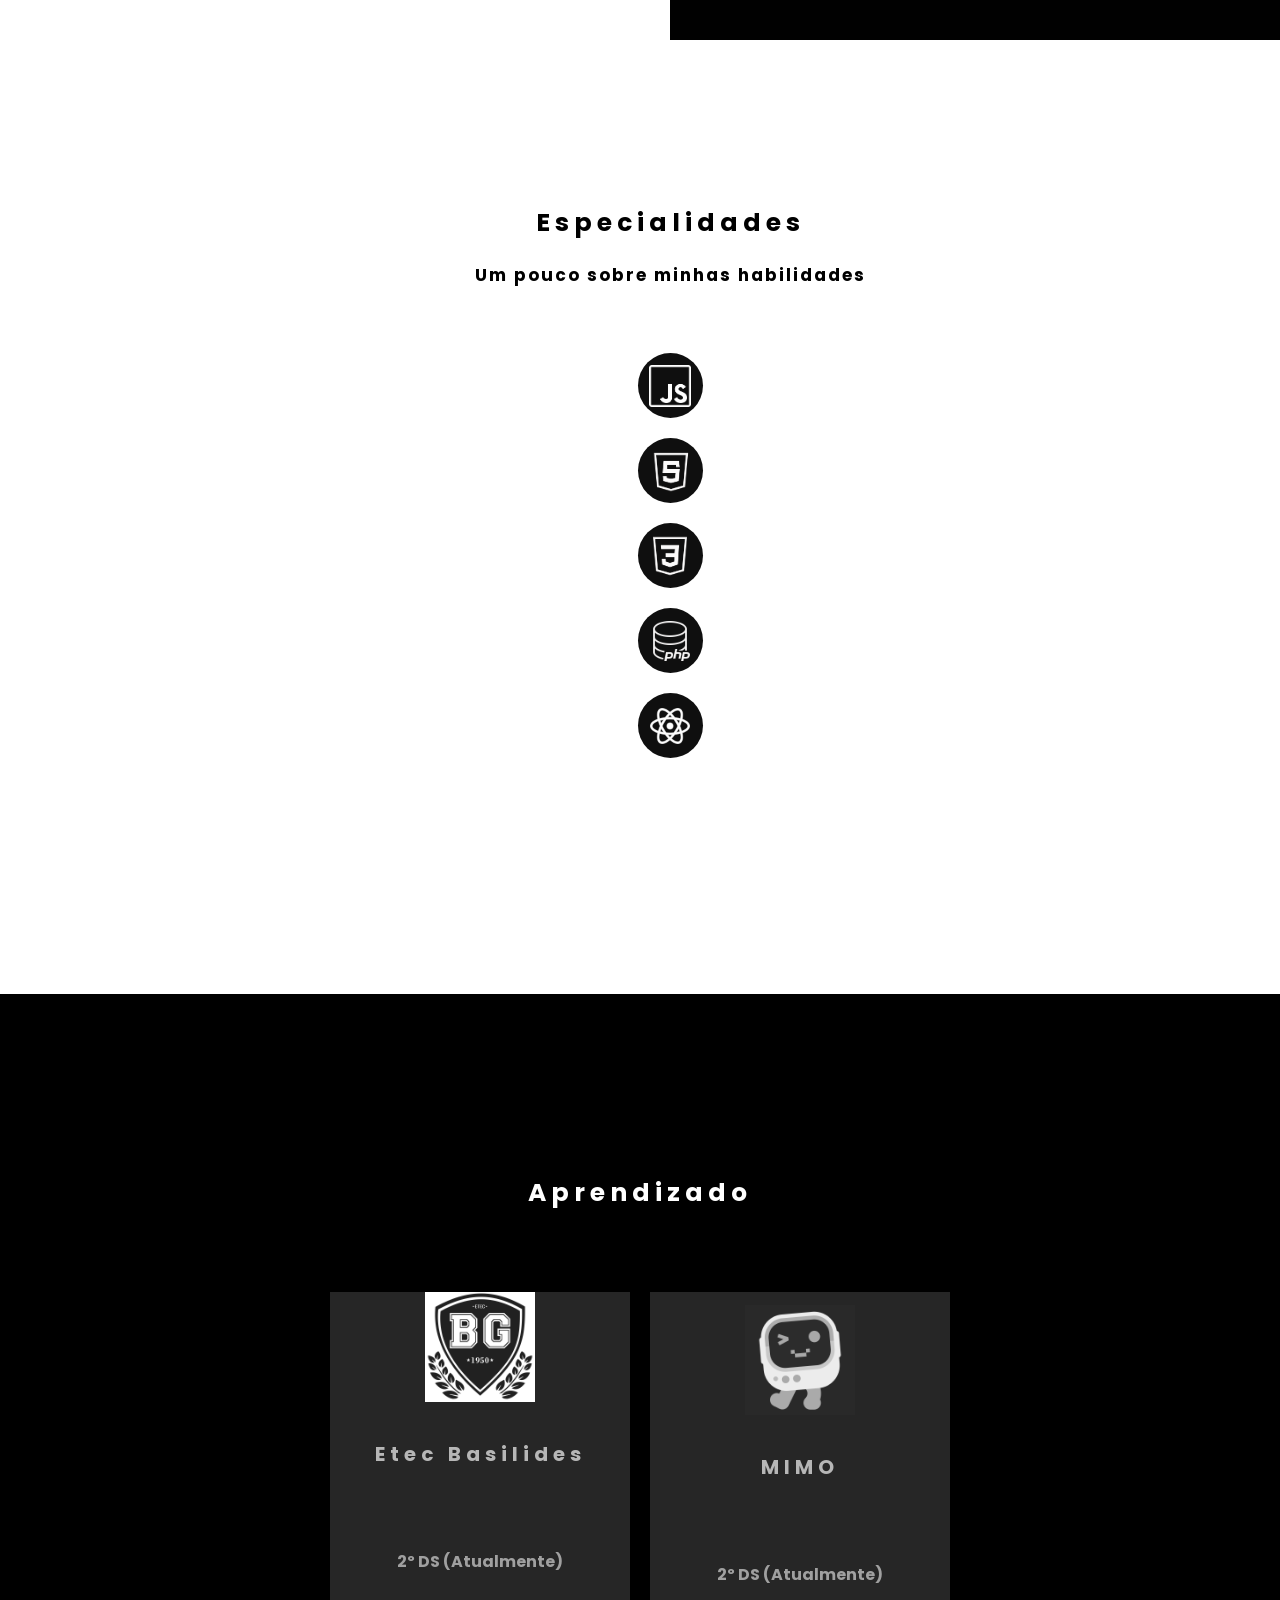
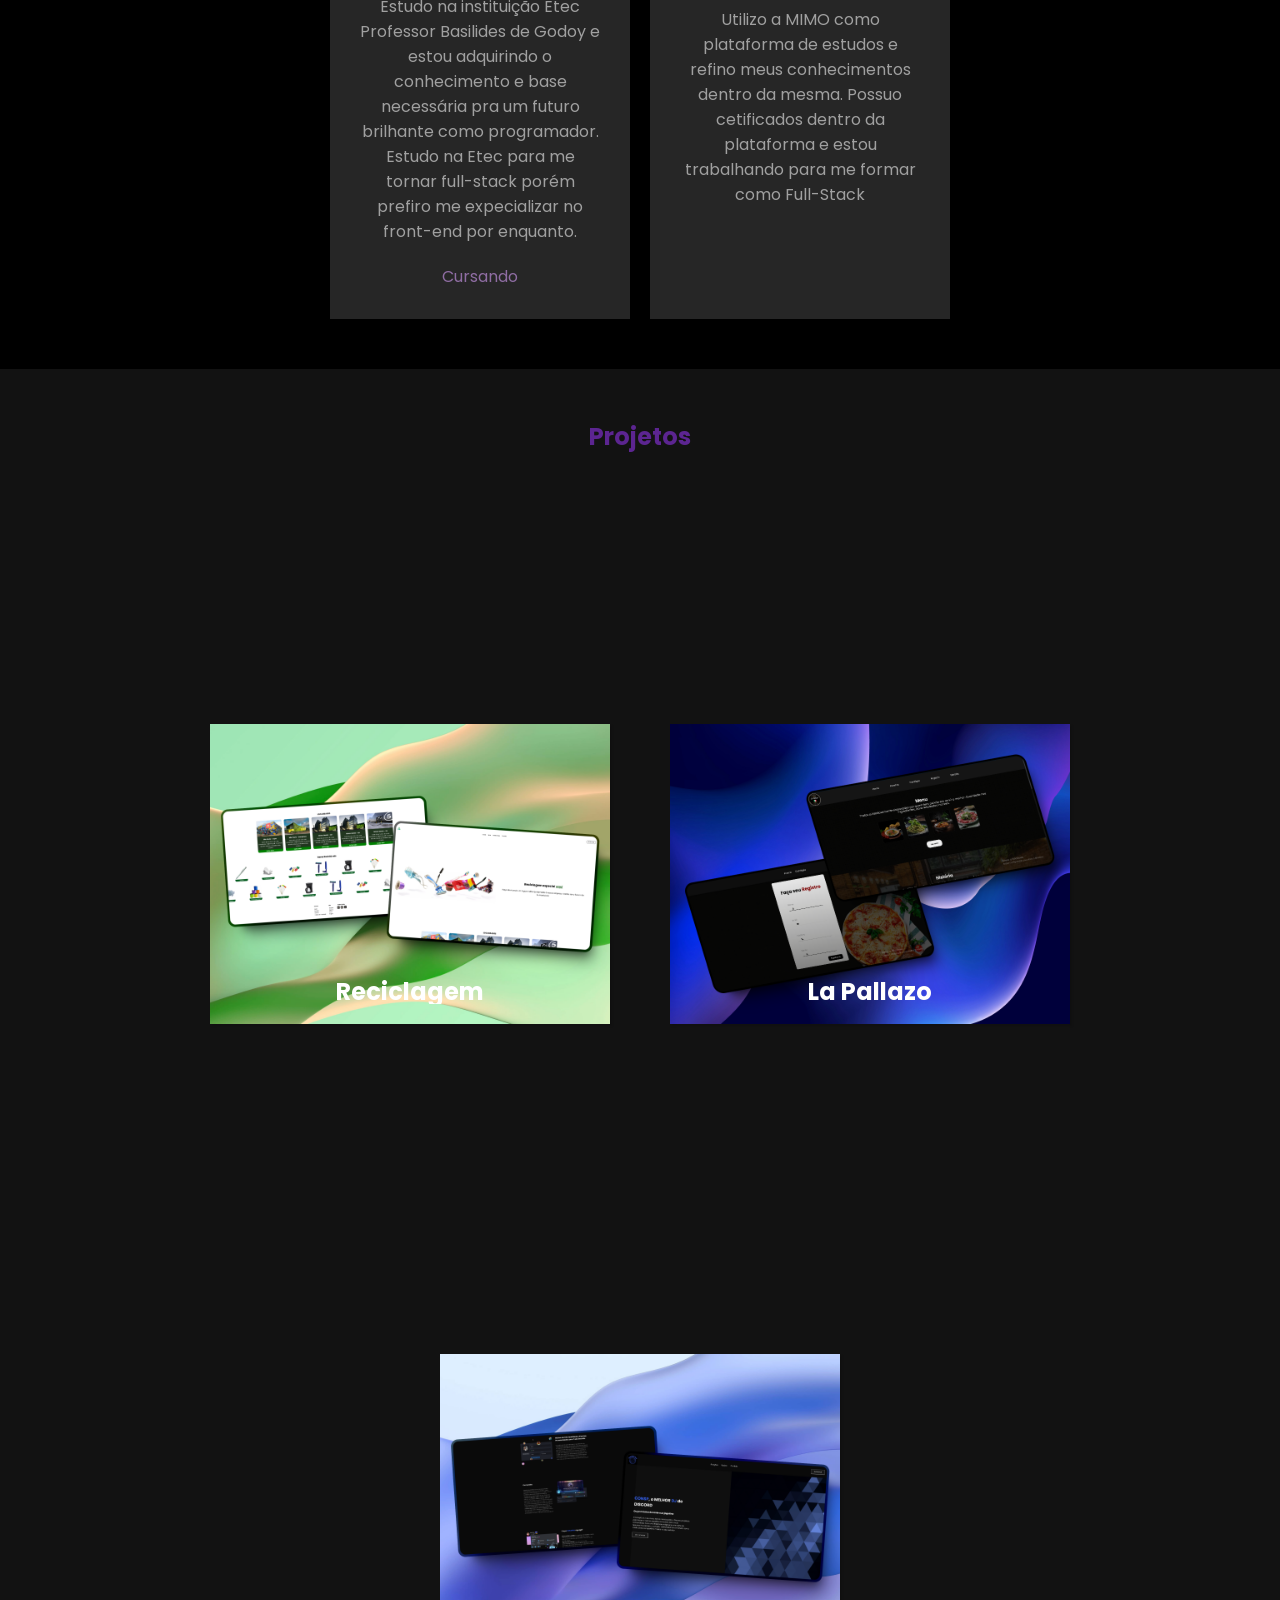
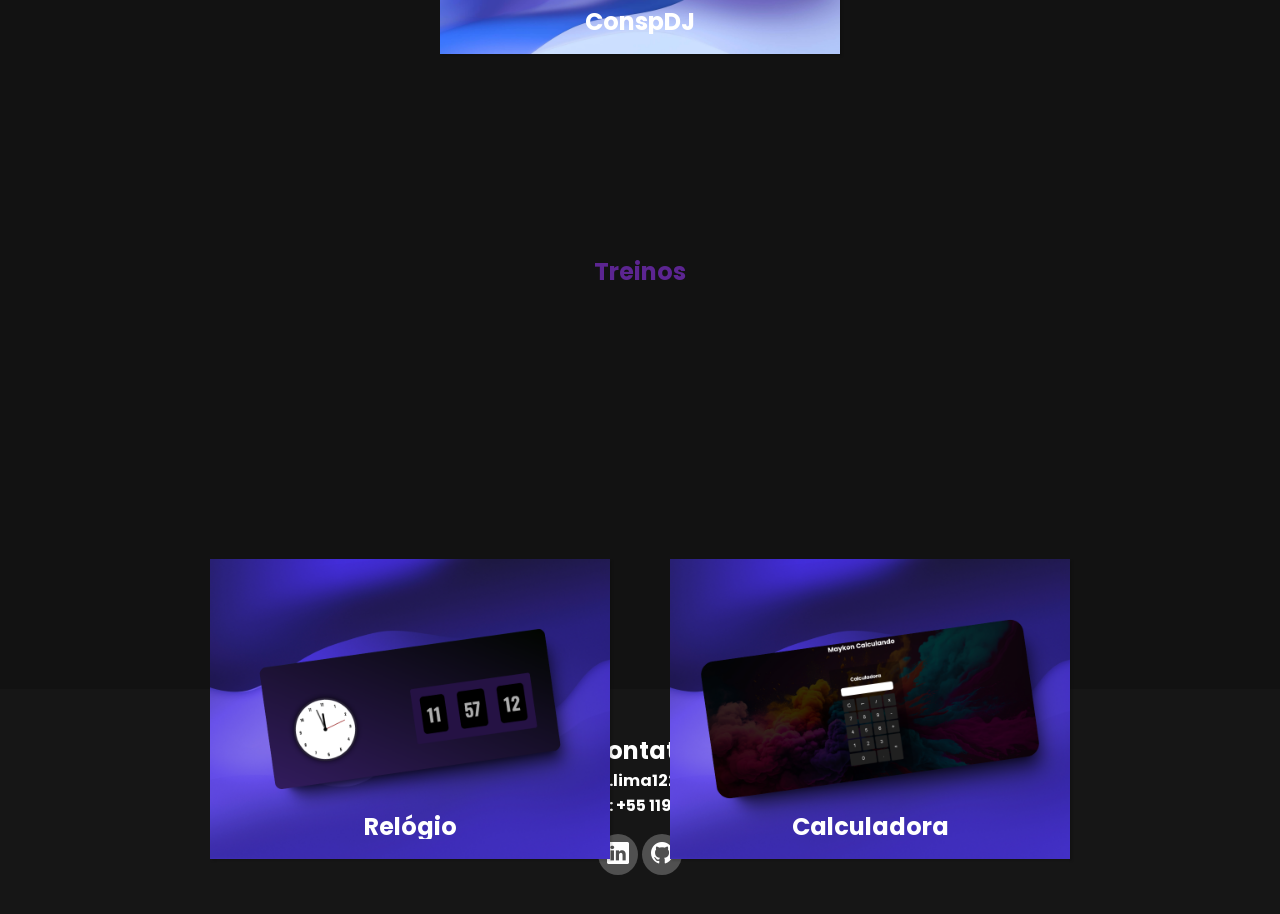
==== commit 1f7c4186: "Add files via upload" ====
--- a/index.html
+++ b/index.html
@@ -6,7 +6,8 @@
     <link rel="stylesheet" href="./css/style.css">
     <link rel="stylesheet" href="https://cdn.jsdelivr.net/npm/bootstrap-icons@1.11.3/font/bootstrap-icons.min.css">
     <link rel="stylesheet" href="./css/especialidades.css">
-    <title>Portifólio</title>
+    <link rel="shortcut icon" type="imagex/png" href="./assents/icons/meulogo.png">
+    <title>Muzao</title>
 </head>
 <body>
     <header id="header">
@@ -131,7 +132,7 @@
     </section>
 
     <section id="projetos" class="sec3">
-        <h1 style="color: rgb(92, 37, 145);"> Projetando</h1>
+        <h1 style="color: rgb(92, 37, 145);"> Projetos</h1>
         <div class="card_box">
             <div class="card">
                 <div class="img-box">
@@ -166,6 +167,25 @@
                     </div>
                     <p style="color: rgb(92, 37, 145);">Finalizado</p>
                 </div>
+                
+            </div>
+            <div class="card">
+                <div class="img-box">
+                    <img src="./assents/projeto3.png">
+                </div>
+                <div class="content">
+                    <h2>ConspDJ</h2>
+                    <p>
+                        Site desenvolvido para treinar minha habilidades com responsividade, feito também para testar design minimalistas e elegantes.
+                    </p>
+
+                    <div class="linksprojetos"> 
+                        <a href="https://maykon1227mu.github.io/ConspJD/" target="_blank" class="roxo"><i class="bi bi-browser-chrome"></i></a>
+                        <a class="roxo" href="https://github.com/maykon1227mu/ConspJD" target=_blank"><i class="bi bi-github"></i></a>
+                    </div>
+                    <p style="color: rgb(92, 37, 145);">Finalizado</p>
+                </div>
+                
             </div>
         </div>
         <h1 style="color: rgb(92, 37, 145); margin-top: 200px;">Treinos</h1>
@@ -221,4 +241,4 @@
     <script src="./js/splitting.js"> </script>
     <script> Splitting(); </script>
 </body>
-</html>+</html>
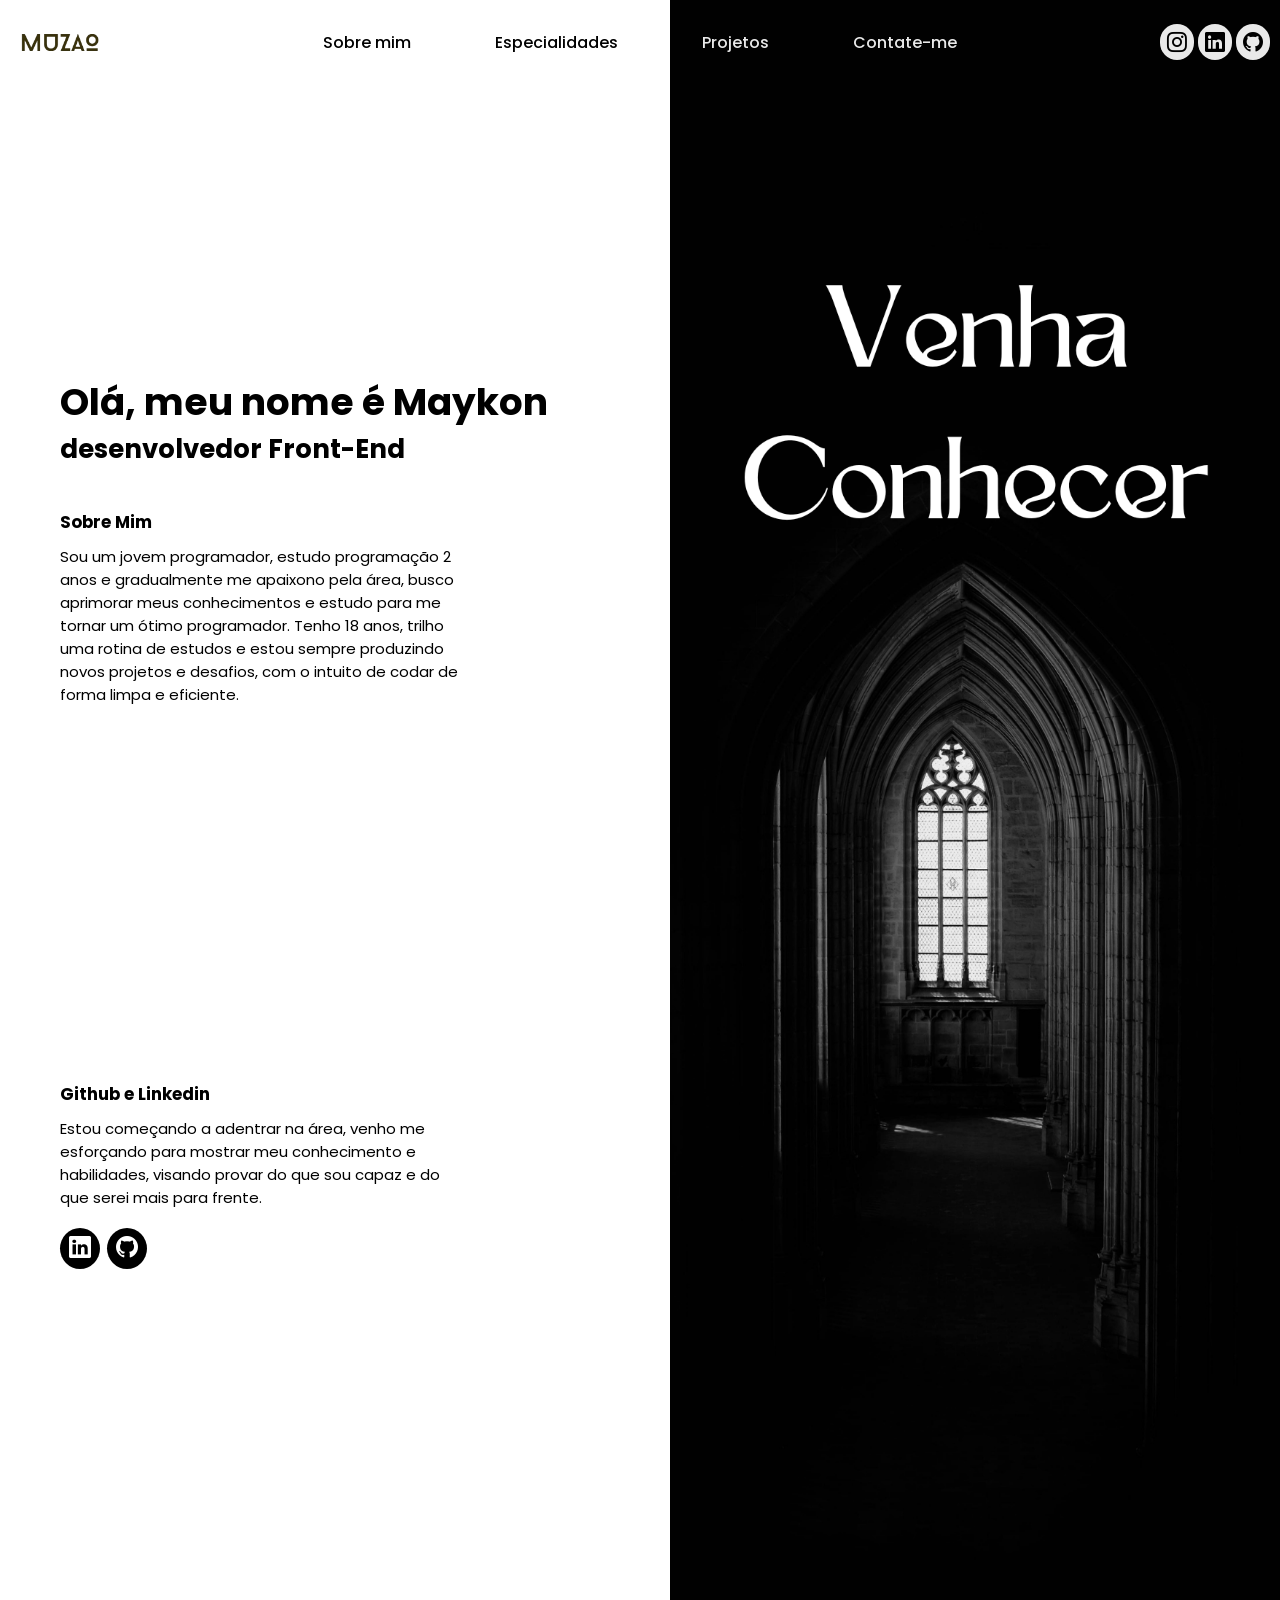
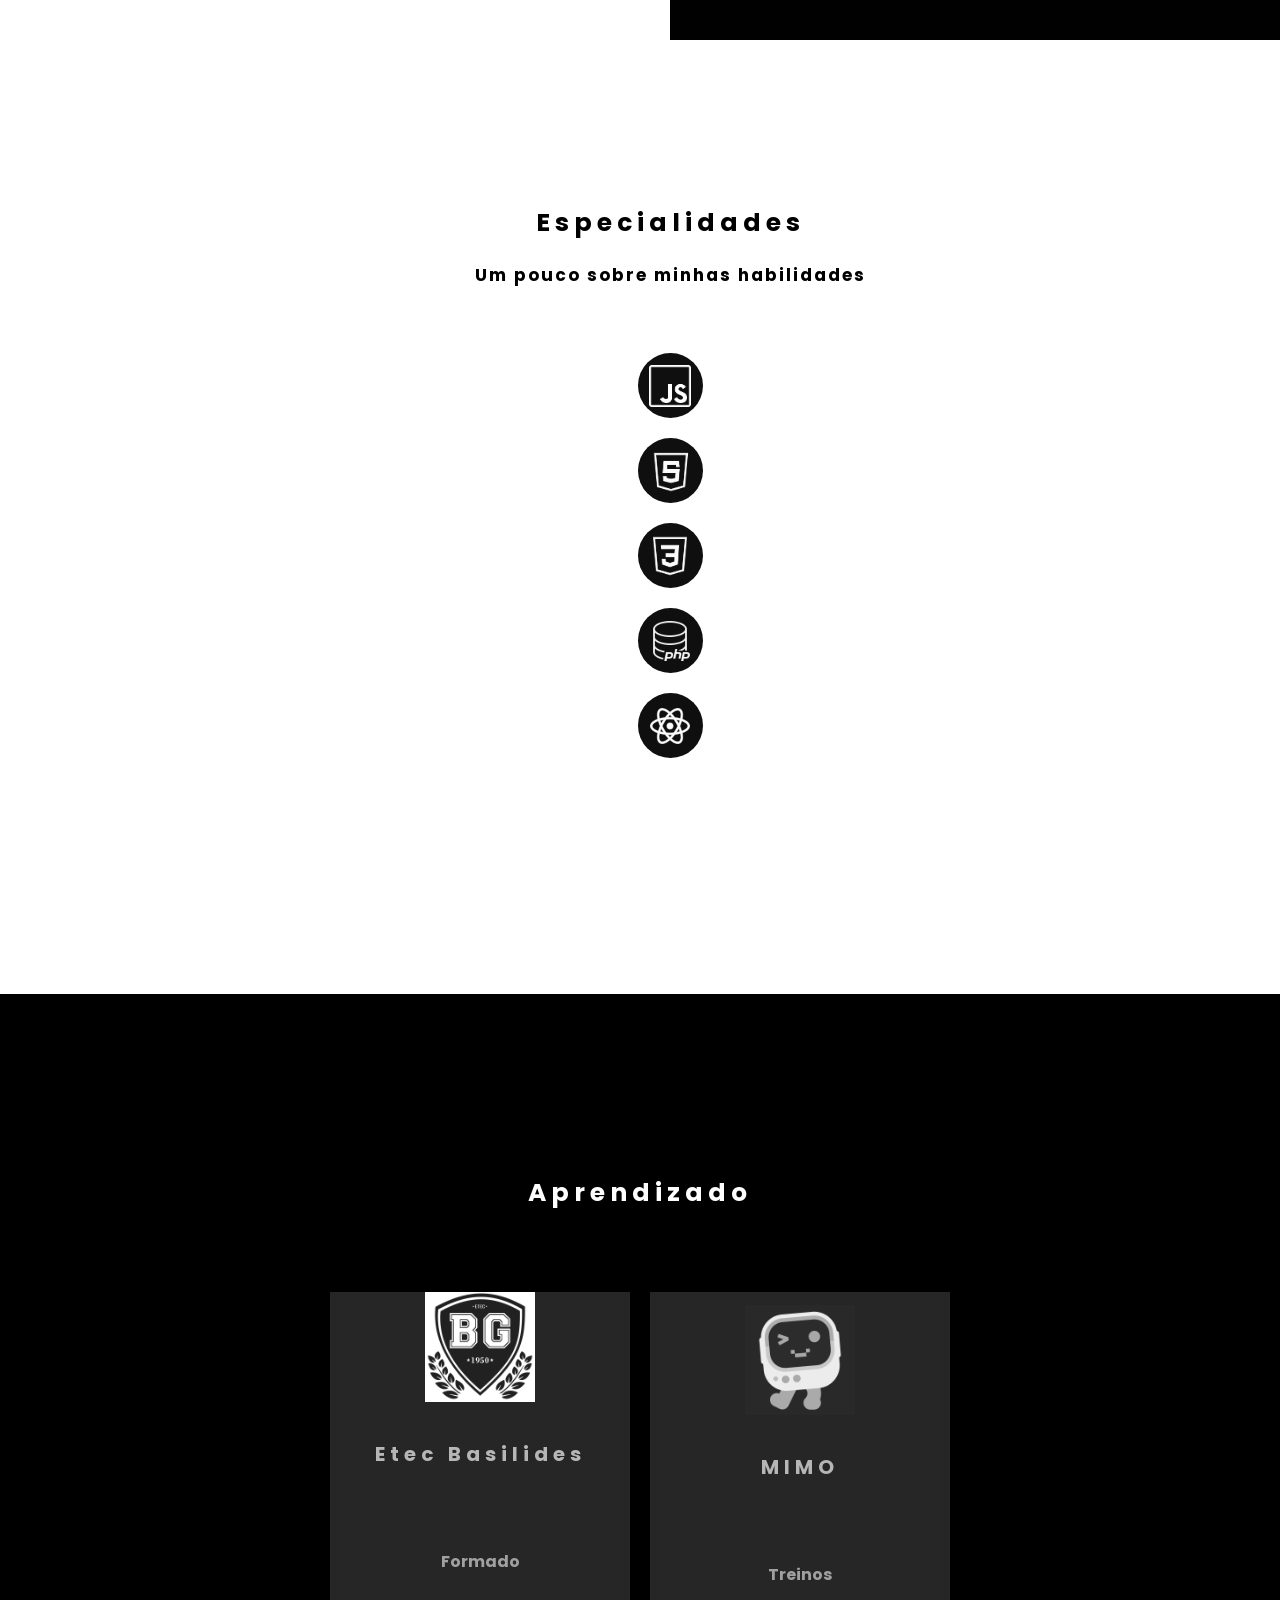
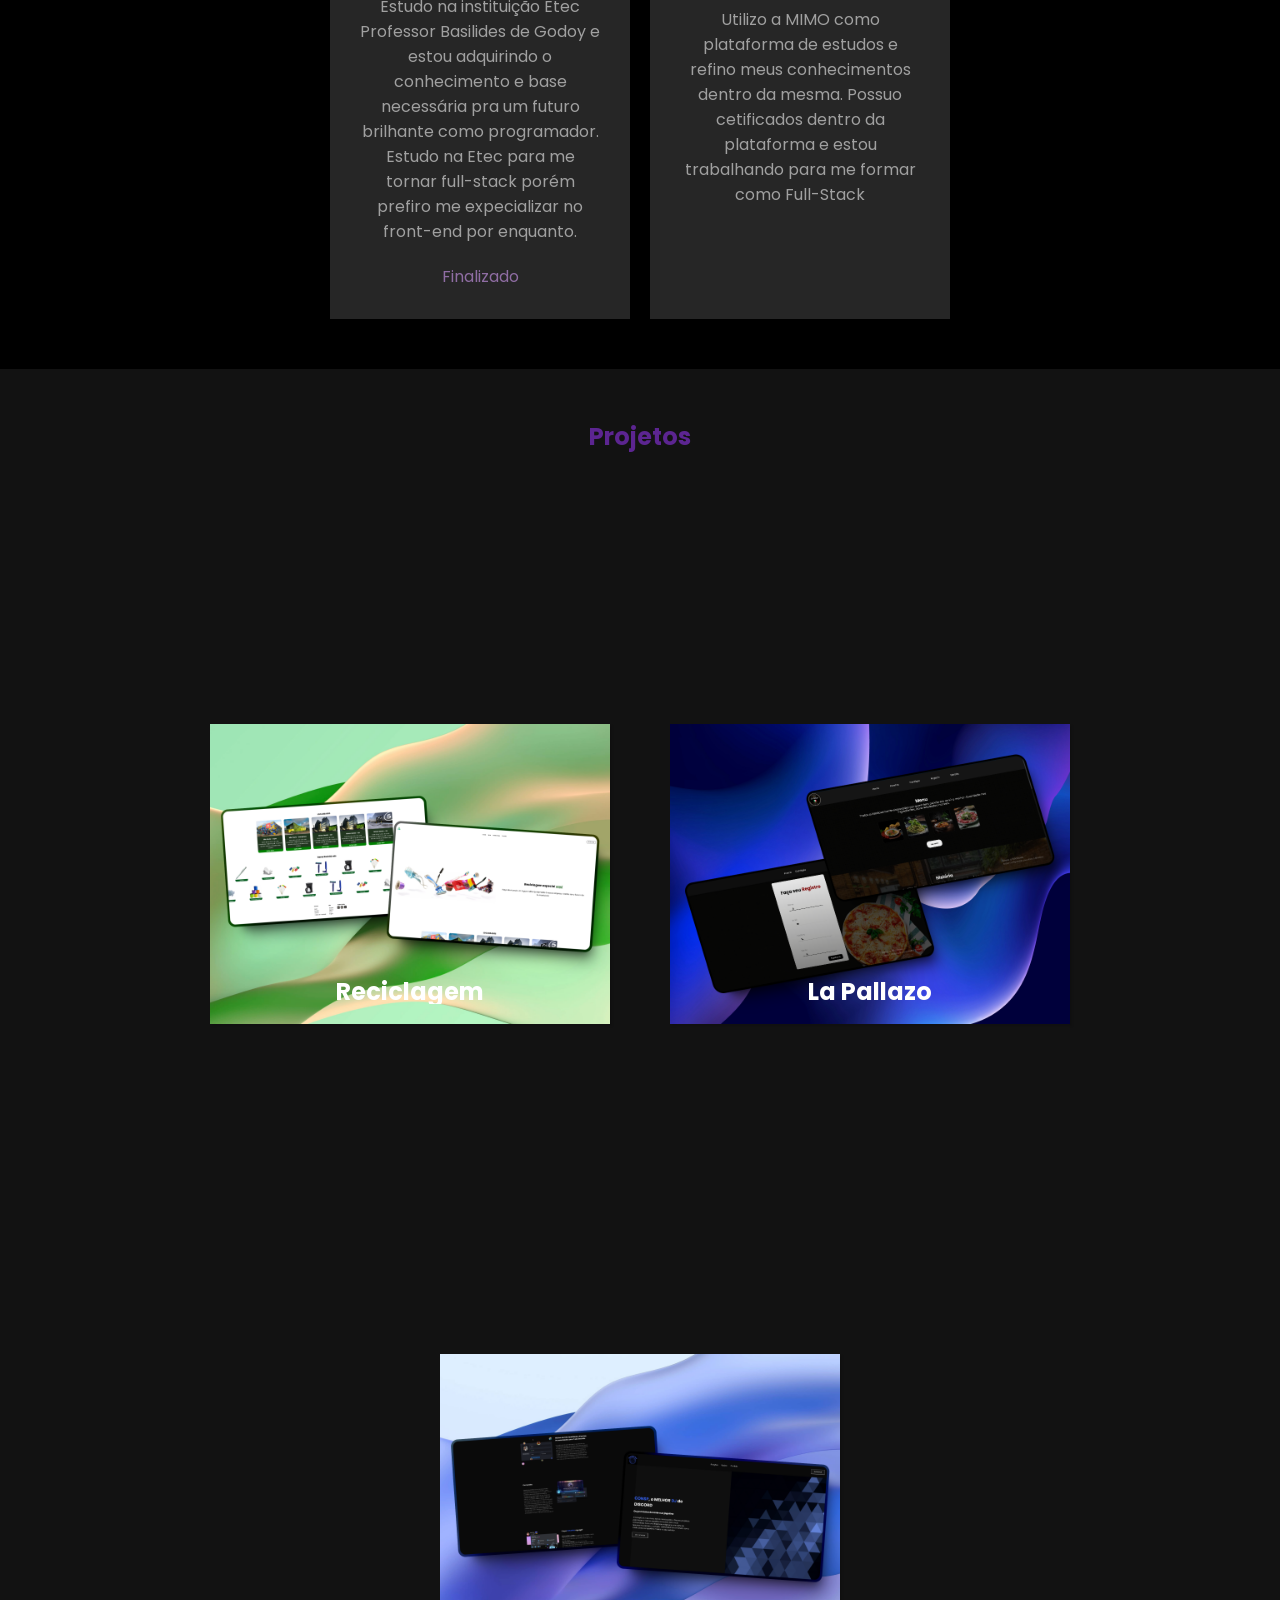
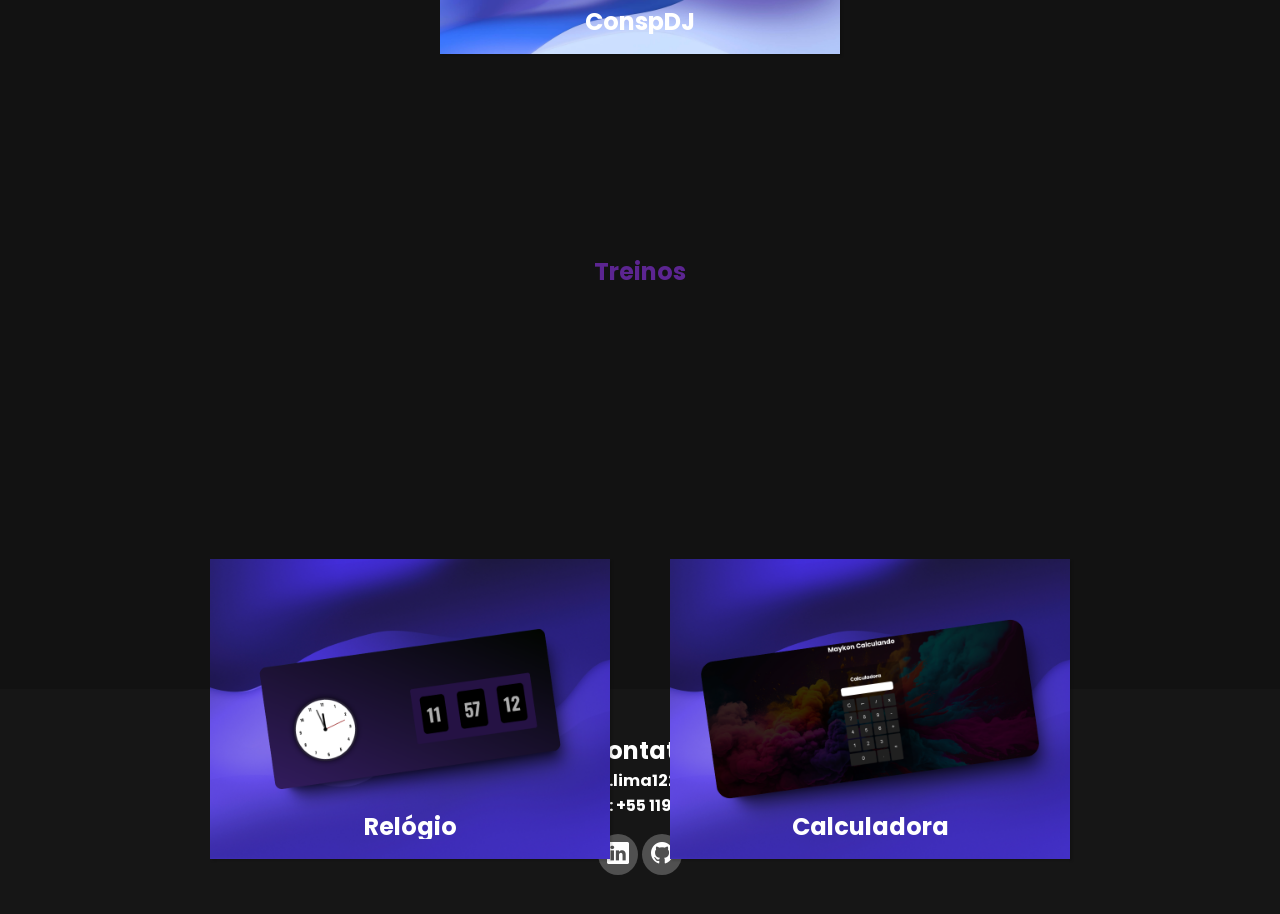
==== commit 022ef780: "Revise personal details and project descriptions Updated personal information and project details." ====
--- a/index.html
+++ b/index.html
@@ -59,7 +59,7 @@
                     <h1>Olá, meu nome é Maykon</h1>
                     <h2>desenvolvedor Front-End</h2>
                     <h6>Sobre Mim</h6>
-                    <p>Sou um jovem programador, estudo programação a 6 meses e estou gradualmente me apaixonando pela área, busco aprimorar meus conhecimentos e estudo para me tornar um ótimo programador. Tenho 16 anos e pretendo me tornar Full-Stack, trilho uma rotina de estudos e estou sempre produzindo novos projetos e desafios para cada vez mais aprender a como codar da forma mais limpa e eficiente possível.  </p>
+                    <p>Sou um jovem programador, estudo programação 2 anos e gradualmente me apaixono pela área, busco aprimorar meus conhecimentos e estudo para me tornar um ótimo programador. Tenho 18 anos, trilho uma rotina de estudos e estou sempre produzindo novos projetos e desafios, com o intuito de codar de forma limpa e eficiente.  </p>
             </div>
             <div class="div2sec1">
                     <h6 >Github e Linkedin</h6>
@@ -110,9 +110,9 @@
                 </div>
                 <div class="textobg">
                     <h1>Etec Basilides</h1>
-                    <h4>2º DS (Atualmente)</h4>
+                    <h4>Formado</h4>
                     <p>Estudo na instituição Etec Professor Basilides de Godoy e estou adquirindo o conhecimento e base necessária pra um futuro brilhante como programador. Estudo na Etec para me tornar full-stack porém prefiro me expecializar no front-end por enquanto. </p>
-                    <p style="color: rgb(143, 109, 163);">Cursando</p>
+                    <p style="color: rgb(143, 109, 163);">Finalizado</p>
                 </div>
             </div>
             <div class="box_etec">
@@ -121,7 +121,7 @@
                 </div>
                 <div class="textobg">
                     <h1>MIMO</h1>
-                    <h4>2º DS (Atualmente)</h4>
+                    <h4>Treinos</h4>
                     <p>Utilizo a MIMO como plataforma de estudos e refino meus conhecimentos dentro da mesma. Possuo cetificados dentro da plataforma e estou trabalhando para me formar como Full-Stack</p>
                     <br>
                     <br>
@@ -242,3 +242,4 @@
     <script> Splitting(); </script>
 </body>
 </html>
+
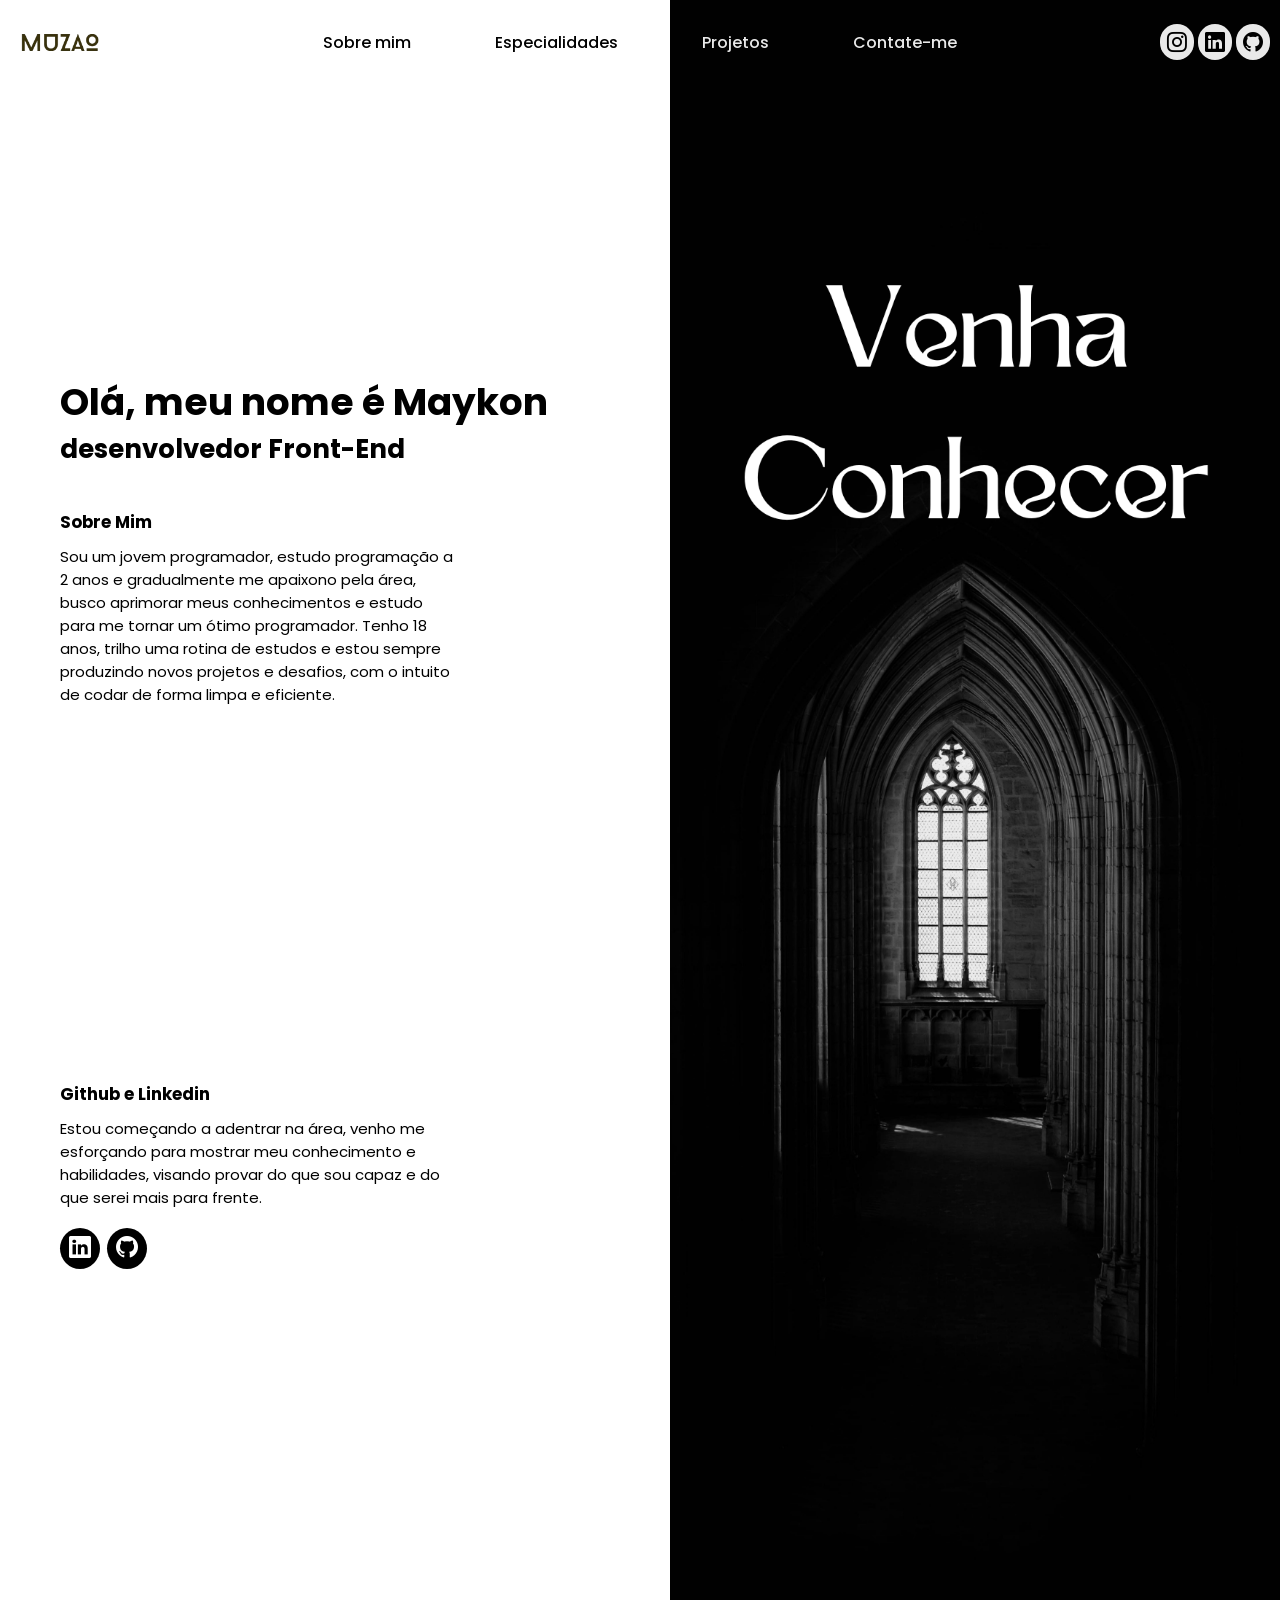
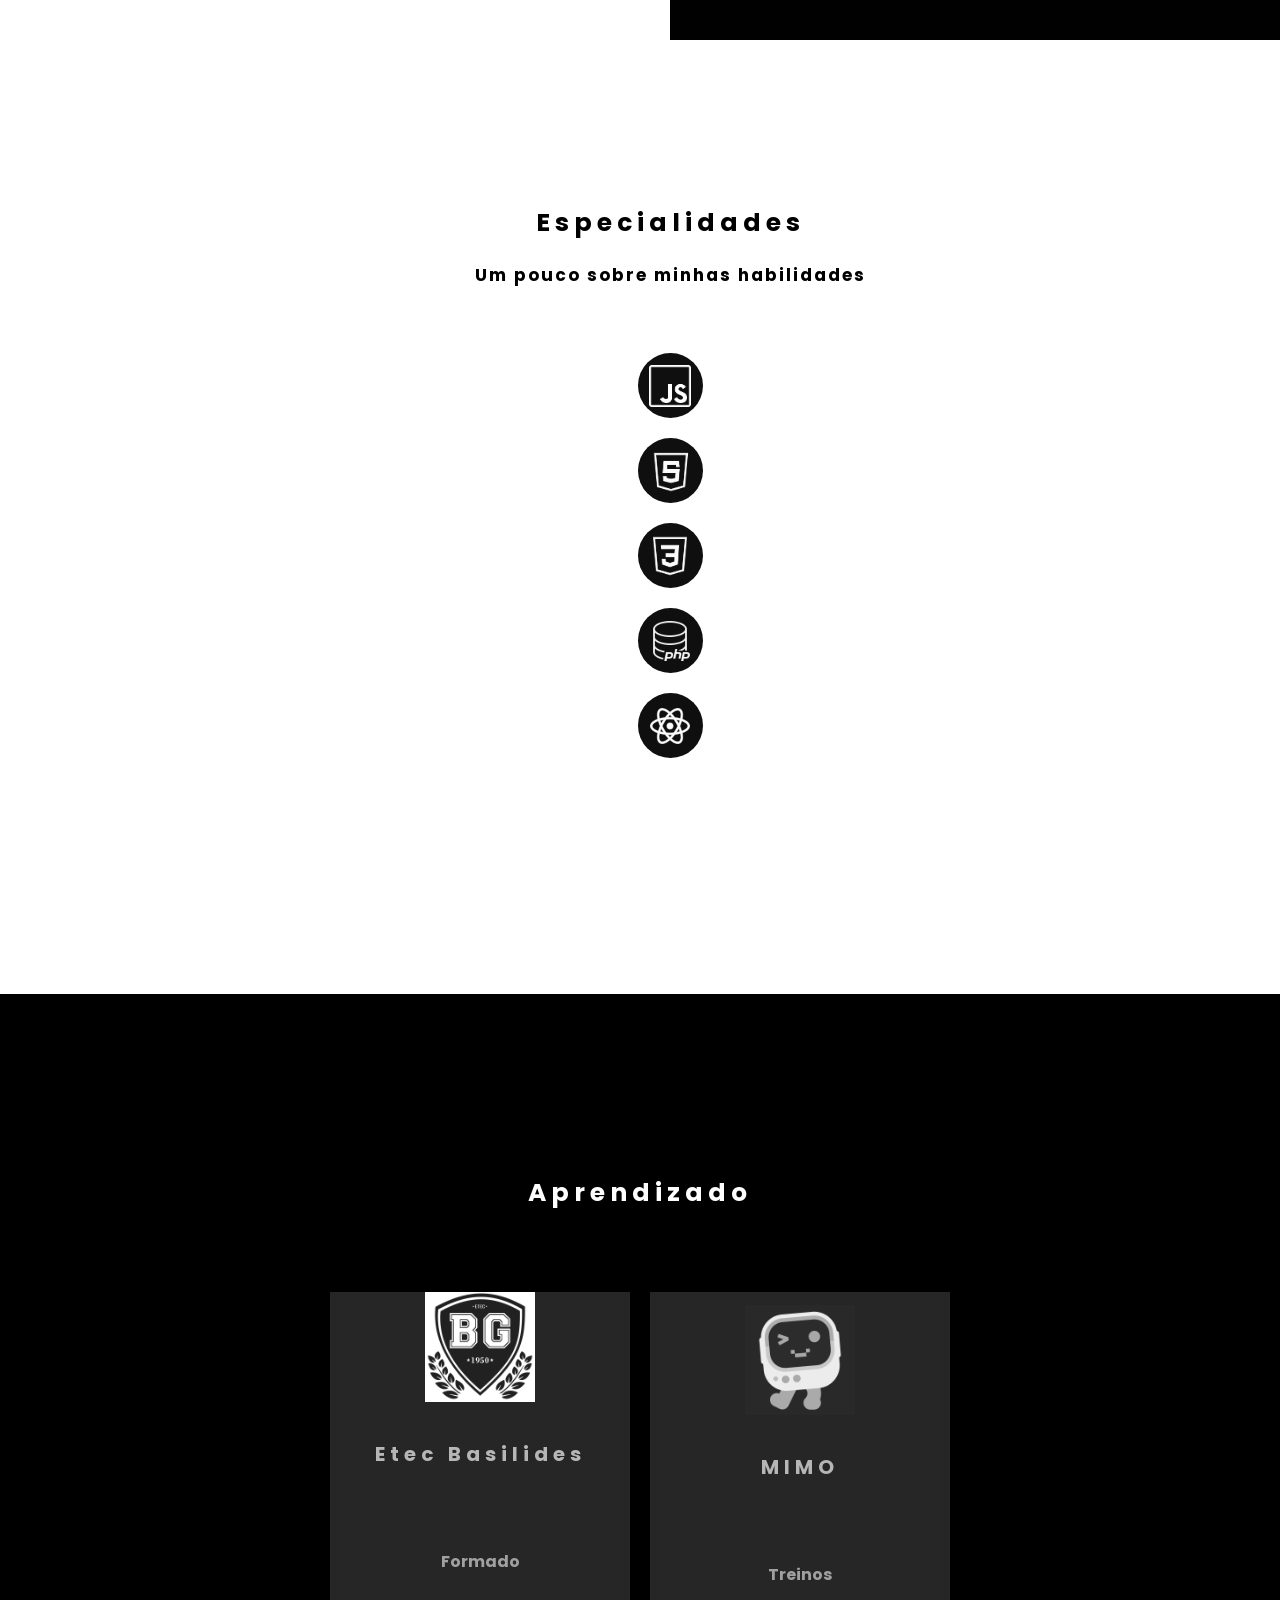
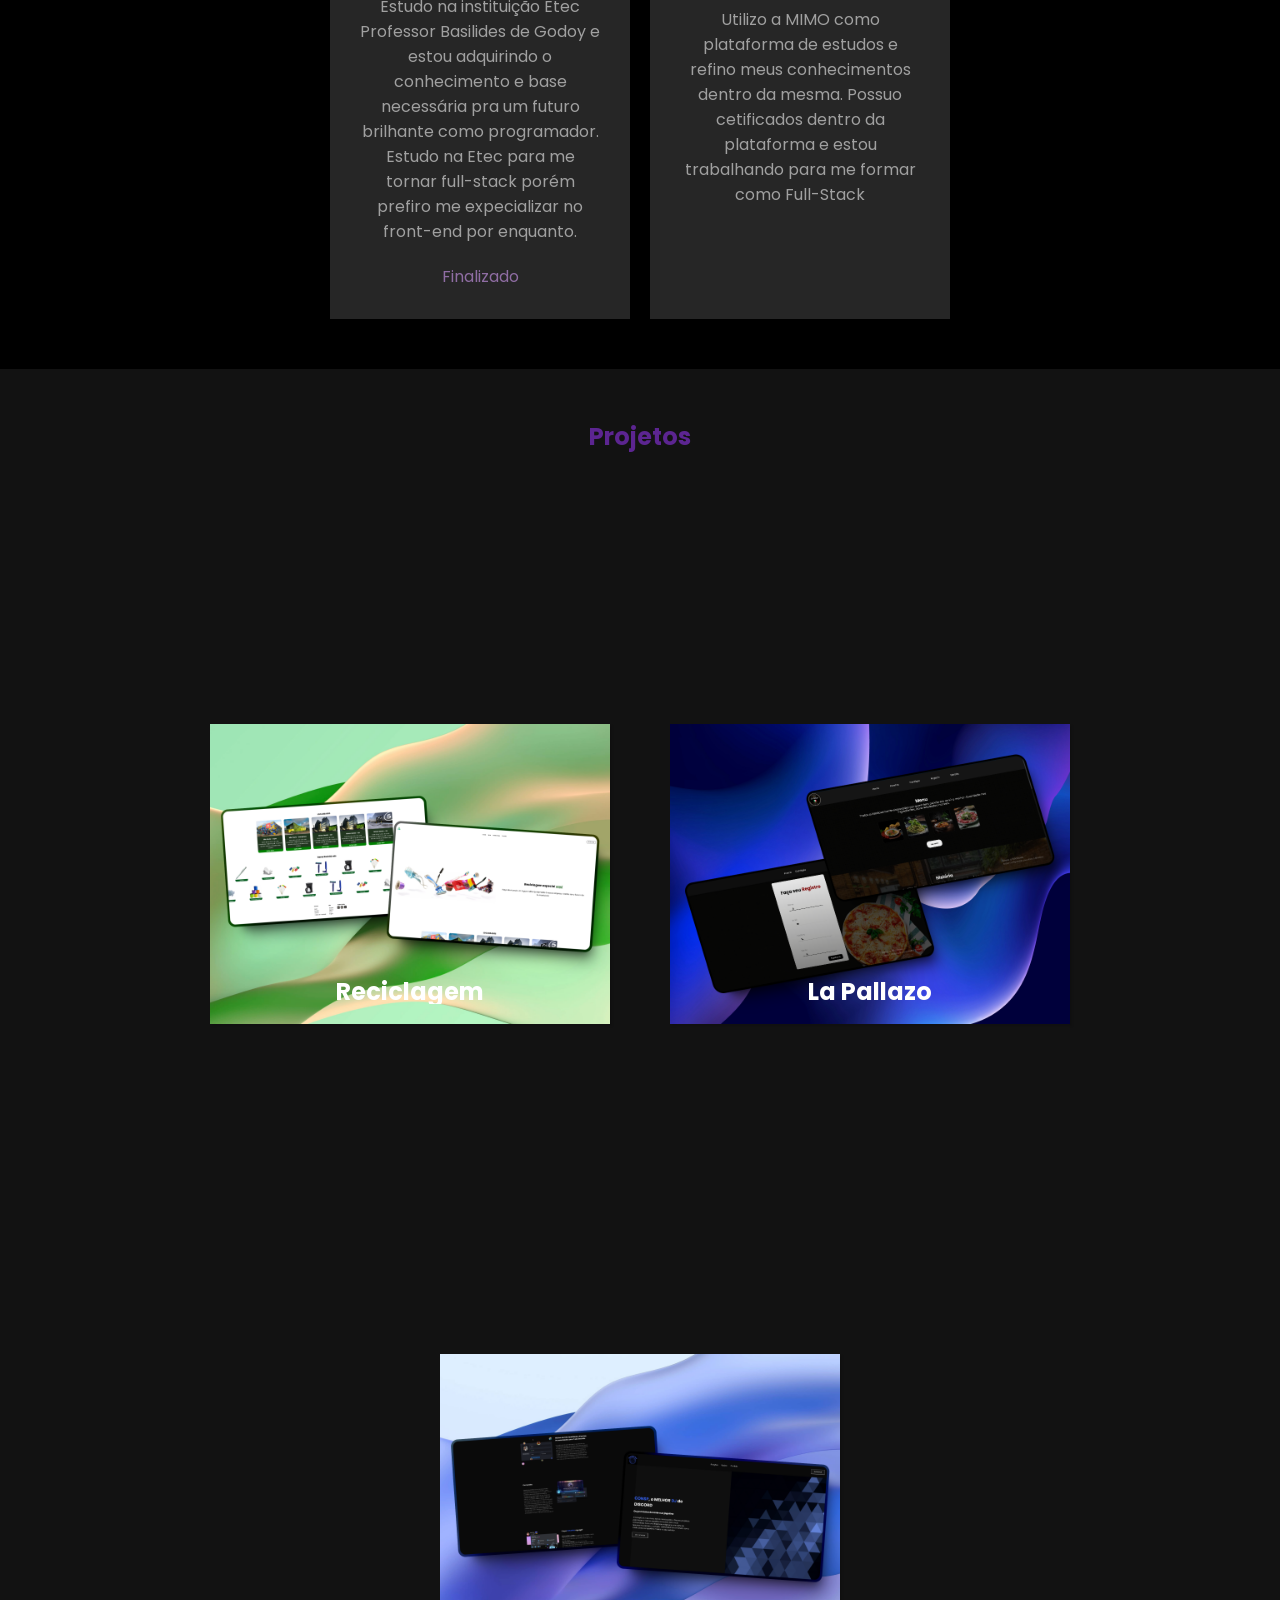
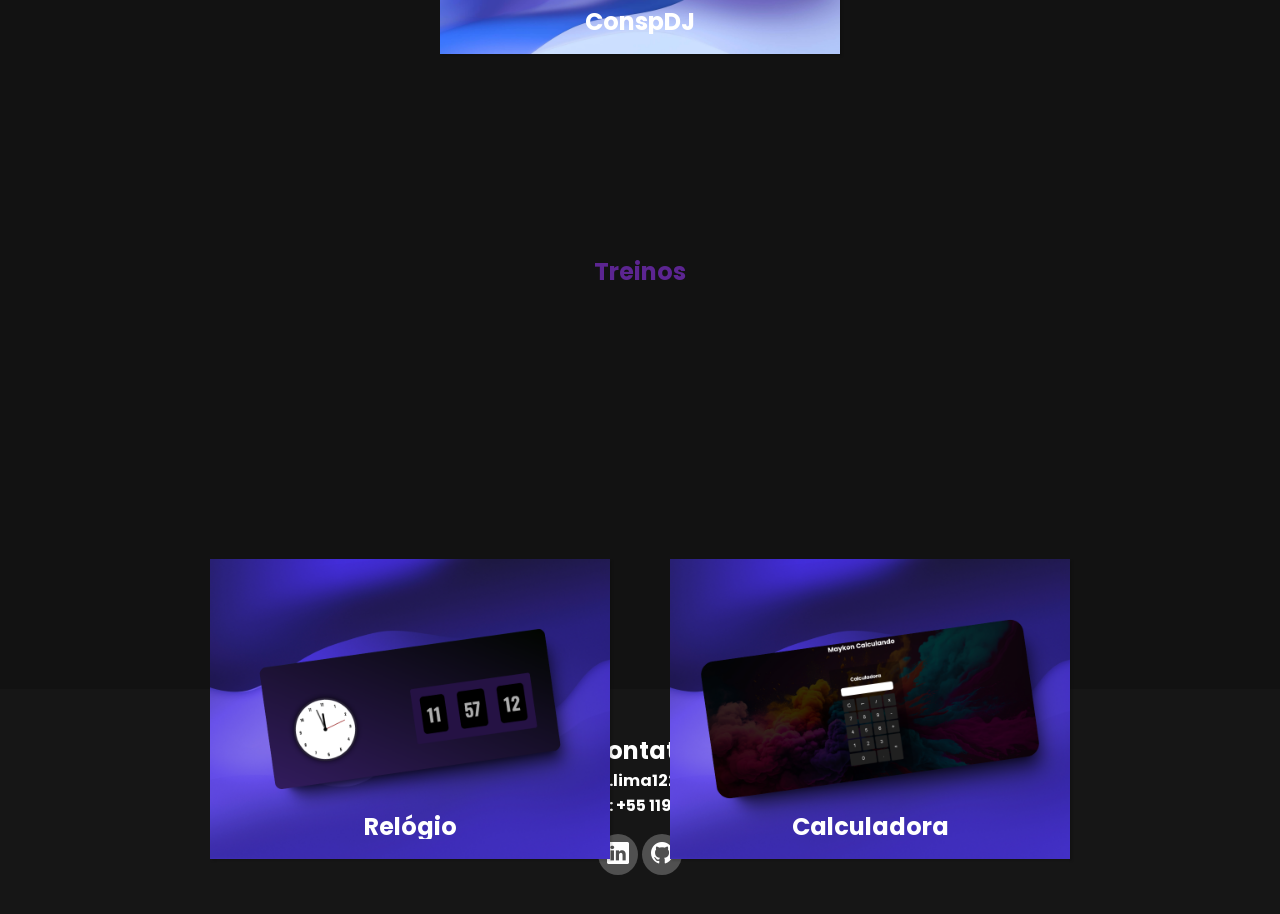
==== commit 622719c3: "Update index.html" ====
--- a/index.html
+++ b/index.html
@@ -59,7 +59,7 @@
                     <h1>Olá, meu nome é Maykon</h1>
                     <h2>desenvolvedor Front-End</h2>
                     <h6>Sobre Mim</h6>
-                    <p>Sou um jovem programador, estudo programação 2 anos e gradualmente me apaixono pela área, busco aprimorar meus conhecimentos e estudo para me tornar um ótimo programador. Tenho 18 anos, trilho uma rotina de estudos e estou sempre produzindo novos projetos e desafios, com o intuito de codar de forma limpa e eficiente.  </p>
+                    <p>Sou um jovem programador, estudo programação a 2 anos e gradualmente me apaixono pela área, busco aprimorar meus conhecimentos e estudo para me tornar um ótimo programador. Tenho 18 anos, trilho uma rotina de estudos e estou sempre produzindo novos projetos e desafios, com o intuito de codar de forma limpa e eficiente.  </p>
             </div>
             <div class="div2sec1">
                     <h6 >Github e Linkedin</h6>
@@ -162,8 +162,8 @@
                     </p>
 
                     <div class="linksprojetos"> 
-                        <a href="https://nathanbsy.github.io/" target="_blank" class="roxo"><i class="bi bi-browser-chrome"></i></a>
-                        <a class="roxo" href="https://github.com/Nathanbsy/Nathanbsy.github.io" target="_blank"><i class="bi bi-github"></i></a>
+                        <a href="https://github.com/maykon1227mu/LaPallazo" target="_blank" class="roxo"><i class="bi bi-browser-chrome"></i></a>
+                        <a class="roxo" href="https://maykon1227mu.github.io/LaPallazo/" target="_blank"><i class="bi bi-github"></i></a>
                     </div>
                     <p style="color: rgb(92, 37, 145);">Finalizado</p>
                 </div>
@@ -243,3 +243,5 @@
 </body>
 </html>
 
+
+
